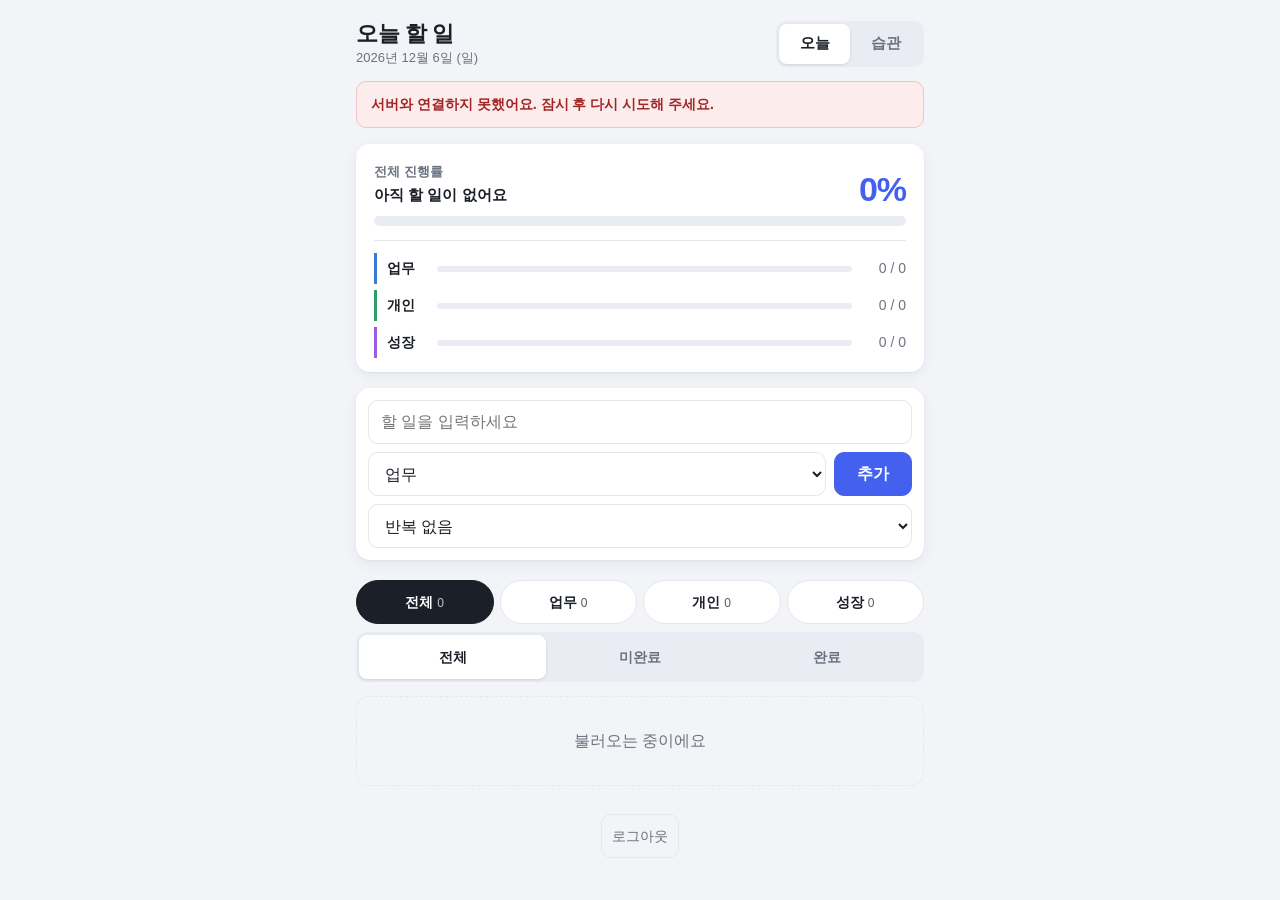
==== frontend/index.html @ 6e4a2fd4 "화면 위쪽을 두 줄로 줄임 (헤더에 화면 전환, 기간 넘기기와 주간·월간을 한 줄에)" ====
<!DOCTYPE html>
<html lang="ko">
<head>
  <meta charset="UTF-8">
  <meta name="viewport" content="width=device-width, initial-scale=1">
  <title>오늘 할 일</title>
  <link rel="stylesheet" href="style.css">
  <!-- habits.js가 먼저다: app.js가 시작할 때 habits.js의 함수를 쓴다 -->
  <script src="habits.js" defer></script>
  <script src="app.js" defer></script>
</head>
<body>
  <main class="app">
    <!-- 헤더: 앱 이름과 오늘 날짜, 오른쪽에 화면 전환(오늘 할 일 / 습관) -->
    <header class="header">
      <div class="header-text">
        <h1 class="header-title">오늘 할 일</h1>
        <p class="header-date" id="today"></p>
      </div>
      <nav class="tabs status-tabs view-tabs" id="view-tabs" aria-label="화면 전환">
        <button class="tab is-active" type="button" data-view="today" aria-pressed="true">오늘</button>
        <button class="tab" type="button" data-view="habits" aria-pressed="false">습관</button>
      </nav>
    </header>

    <!-- 서버와 연결하지 못했을 때의 안내 (app.js가 채움) -->
    <p class="notice" id="notice" role="alert" hidden></p>

    <div id="view-today">

    <!-- 통계: 선택한 탭 진행률 + 카테고리별 현황 -->
    <section class="card stats" id="stats" data-filter="all" aria-label="진행 현황">
      <div class="stats-head">
        <div>
          <p class="stats-label" id="stats-label">전체 진행률</p>
          <p class="stats-summary" id="progress-text" aria-live="polite"></p>
        </div>
        <p class="stats-percent" id="stats-percent" aria-hidden="true">0%</p>
      </div>
      <div class="progress-bar" id="progress-bar" role="progressbar" aria-valuemin="0" aria-valuemax="100" aria-valuenow="0">
        <div class="progress-fill" id="progress-fill"></div>
      </div>
      <ul class="stats-list" id="stats-list">
        <li class="stats-row cat-work" data-category="work">
          <span class="stats-name">업무</span>
          <span class="mini-bar" aria-hidden="true"><span class="mini-fill"></span></span>
          <span class="stats-count">0 / 0</span>
        </li>
        <li class="stats-row cat-personal" data-category="personal">
          <span class="stats-name">개인</span>
          <span class="mini-bar" aria-hidden="true"><span class="mini-fill"></span></span>
          <span class="stats-count">0 / 0</span>
        </li>
        <li class="stats-row cat-growth" data-category="growth">
          <span class="stats-name">성장</span>
          <span class="mini-bar" aria-hidden="true"><span class="mini-fill"></span></span>
          <span class="stats-count">0 / 0</span>
        </li>
      </ul>
    </section>

    <!-- 입력 영역 -->
    <form class="card add-form" id="add-form">
      <input class="add-input" id="add-input" type="text" maxlength="100"
             placeholder="할 일을 입력하세요" aria-label="할 일 내용" autocomplete="off">
      <div class="add-row">
        <select class="add-category" id="add-category" aria-label="카테고리">
          <option value="work">업무</option>
          <option value="personal">개인</option>
          <option value="growth">성장</option>
        </select>
        <button class="btn btn-primary" type="submit">추가</button>
      </div>
      <!-- 반복 설정 (app.js가 채움). 반복을 고르면 루틴으로 저장된다 -->
      <div id="add-rule"></div>
    </form>

    <!-- 필터 탭 -->
    <nav class="tabs" id="tabs" aria-label="카테고리 필터">
      <button class="tab is-active" type="button" data-filter="all" aria-pressed="true">전체 <span class="tab-count">0</span></button>
      <button class="tab" type="button" data-filter="work" aria-pressed="false">업무 <span class="tab-count">0</span></button>
      <button class="tab" type="button" data-filter="personal" aria-pressed="false">개인 <span class="tab-count">0</span></button>
      <button class="tab" type="button" data-filter="growth" aria-pressed="false">성장 <span class="tab-count">0</span></button>
    </nav>

    <!-- 상태 필터 (카테고리 탭과 함께 적용) -->
    <nav class="tabs status-tabs" id="status-tabs" aria-label="상태 필터">
      <button class="tab is-active" type="button" data-status="all" aria-pressed="true">전체</button>
      <button class="tab" type="button" data-status="active" aria-pressed="false">미완료</button>
      <button class="tab" type="button" data-status="done" aria-pressed="false">완료</button>
    </nav>

    <!-- 목록 (app.js의 render()가 채움). 루틴이 하나도 없으면 루틴 구역과 "할 일" 제목은 감춘다 -->
    <div id="lists">
      <section class="routine-section" id="routine-section" aria-labelledby="routine-title" hidden>
        <h2 class="section-title" id="routine-title">오늘의 루틴</h2>
        <ul class="todo-list" id="routine-list"></ul>
        <p class="empty empty-small" id="routine-empty" hidden></p>
        <details class="rest" id="rest" hidden>
          <summary id="rest-summary"></summary>
          <ul class="todo-list" id="rest-list"></ul>
        </details>
      </section>

      <h2 class="section-title" id="todo-title" hidden>할 일</h2>
      <ul class="todo-list" id="todo-list"></ul>
      <p class="empty" id="empty" hidden></p>
    </div>

    <button class="btn btn-danger btn-clear" id="clear-done" type="button" hidden>완료 항목 지우기</button>
    </div>

    <!-- 습관: 루틴별 달성 기록 (habits.js가 채움) -->
    <section id="view-habits" aria-label="습관" hidden>
      <!-- 한 줄에: 기간 넘기기 + 주간/월간 -->
      <div class="habit-toolbar">
        <div class="habit-nav">
          <button class="btn" id="habit-prev" type="button" aria-label="이전 기간">‹</button>
          <p class="habit-period" id="habit-period" aria-live="polite"></p>
          <button class="btn" id="habit-next" type="button" aria-label="다음 기간">›</button>
        </div>
        <nav class="tabs status-tabs habit-modes" id="habit-modes" aria-label="보기 기간">
          <button class="tab is-active" type="button" data-mode="week" aria-pressed="true">주간</button>
          <button class="tab" type="button" data-mode="month" aria-pressed="false">월간</button>
        </nav>
      </div>
      <ul class="habit-list" id="habit-list"></ul>
      <p class="empty" id="habit-empty" hidden></p>
      <p class="habit-legend" id="habit-legend">● 한 날 · 빈칸은 안 한 날 · 흐린 칸은 쉬는 날. 칸을 누르면 표시하거나 지울 수 있어요.</p>
    </section>

    <footer class="footer">
      <button class="btn btn-small btn-logout" id="logout" type="button">로그아웃</button>
    </footer>
  </main>
</body>
</html>
---- frontend/style.css ----
/* 색상과 크기 */
:root {
  --bg: #f2f4f8;
  --surface: #ffffff;
  --text: #1b1f27;
  --text-sub: #6b7280;
  --border: #e3e7ee;
  --track: #e9edf3;
  --primary: #4361ee;
  --primary-text: #ffffff;
  --danger: #d63c3c;
  --work: #3a7bd5;
  --work-bg: #e8f0fb;
  --personal: #2f9e68;
  --personal-bg: #e5f5ed;
  --growth: #9b5de5;
  --growth-bg: #f3ebfc;
  --radius: 14px;
  --radius-sm: 10px;
  --shadow: 0 1px 2px rgba(20, 30, 60, 0.05), 0 4px 14px rgba(20, 30, 60, 0.06);
  --touch: 44px;
}

* {
  box-sizing: border-box;
}

html {
  -webkit-text-size-adjust: 100%;
}

/* hidden 속성이 display 지정보다 우선하게 */
[hidden] {
  display: none !important;
}

body {
  margin: 0;
  background: var(--bg);
  color: var(--text);
  font-family: -apple-system, BlinkMacSystemFont, "Apple SD Gothic Neo", "Malgun Gothic", sans-serif;
  font-size: 16px;
  line-height: 1.5;
  overflow-x: hidden;
}

button,
input,
select {
  font: inherit;
  color: inherit;
}

/* 카테고리 색: 항목에 cat-* 클래스를 붙이면 --cat이 정해진다 */
.cat-work {
  --cat: var(--work);
  --cat-bg: var(--work-bg);
}

.cat-personal {
  --cat: var(--personal);
  --cat-bg: var(--personal-bg);
}

.cat-growth {
  --cat: var(--growth);
  --cat-bg: var(--growth-bg);
}

/* 전체 틀: 모바일 기준, 넓은 화면은 600px 가운데 */
.app {
  max-width: 600px;
  margin: 0 auto;
  padding: 20px 16px 32px;
}

.card {
  background: var(--surface);
  border-radius: var(--radius);
  box-shadow: var(--shadow);
}

/* 헤더: 왼쪽에 앱 이름과 날짜, 오른쪽에 화면 전환 */
.header {
  display: flex;
  align-items: center;
  justify-content: space-between;
  gap: 12px;
  margin-bottom: 14px;
}

.header-text {
  min-width: 0;
}

.header-title {
  margin: 0;
  font-size: 22px;
  font-weight: 800;
  letter-spacing: -0.02em;
  line-height: 1.25;
}

.header-date {
  margin: 0;
  color: var(--text-sub);
  font-size: 13px;
}

/* 통계 카드 */
.stats {
  --accent: var(--primary);
  margin-bottom: 16px;
  padding: 18px 18px 14px;
}

.stats[data-filter="work"] {
  --accent: var(--work);
}

.stats[data-filter="personal"] {
  --accent: var(--personal);
}

.stats[data-filter="growth"] {
  --accent: var(--growth);
}

.stats-head {
  display: flex;
  align-items: flex-end;
  justify-content: space-between;
  gap: 12px;
  margin-bottom: 10px;
}

.stats-label {
  margin: 0;
  font-size: 13px;
  font-weight: 600;
  color: var(--text-sub);
}

.stats-summary {
  margin: 2px 0 0;
  font-size: 15px;
  font-weight: 600;
}

.stats-percent {
  margin: 0;
  font-size: 34px;
  font-weight: 800;
  line-height: 1;
  letter-spacing: -0.03em;
  color: var(--accent);
}

.progress-bar {
  height: 10px;
  background: var(--track);
  border-radius: 999px;
  overflow: hidden;
}

.progress-fill {
  width: 0;
  height: 100%;
  background: var(--accent);
  border-radius: 999px;
  transition: width 0.25s, background-color 0.25s;
}

/* 카테고리별 현황: 왼쪽 세로줄 + 작은 막대 */
.stats-list {
  margin: 14px 0 0;
  padding: 12px 0 0;
  list-style: none;
  border-top: 1px solid var(--border);
}

.stats-row {
  display: grid;
  grid-template-columns: 40px 1fr auto;
  align-items: center;
  gap: 10px;
  padding: 5px 0 5px 10px;
  border-left: 3px solid var(--cat);
  font-size: 14px;
}

.stats-row + .stats-row {
  margin-top: 6px;
}

.stats-name {
  font-weight: 600;
}

.mini-bar {
  display: block;
  height: 6px;
  background: var(--track);
  border-radius: 999px;
  overflow: hidden;
}

.mini-fill {
  display: block;
  width: 0;
  height: 100%;
  background: var(--cat);
  border-radius: 999px;
  transition: width 0.25s;
}

.stats-count {
  min-width: 44px;
  color: var(--text-sub);
  text-align: right;
  font-variant-numeric: tabular-nums;
}

/* 카테고리 탭을 고르면 그 줄만 강조 */
.stats[data-filter="work"] .stats-row:not(.cat-work),
.stats[data-filter="personal"] .stats-row:not(.cat-personal),
.stats[data-filter="growth"] .stats-row:not(.cat-growth) {
  opacity: 0.45;
}

/* 입력 영역 */
.add-form {
  display: flex;
  flex-direction: column;
  gap: 8px;
  margin-bottom: 20px;
  padding: 12px;
}

.add-input,
.add-category {
  min-height: var(--touch);
  padding: 8px 12px;
  font-size: 16px;
  background: var(--surface);
  border: 1px solid var(--border);
  border-radius: var(--radius-sm);
}

.add-input {
  width: 100%;
}

.add-row {
  display: flex;
  gap: 8px;
}

.add-category {
  flex: 1;
  min-width: 0;
}

/* 자동 분류로 바뀐 카테고리 표시 */
.add-category.is-auto {
  border-color: var(--primary);
  background: #eef1fe;
  font-weight: 600;
}

.add-input:focus,
.add-category:focus {
  outline: 2px solid var(--primary);
  outline-offset: 1px;
}

/* 버튼 공통 */
.btn {
  min-width: var(--touch);
  min-height: var(--touch);
  padding: 0 16px;
  background: var(--surface);
  border: 1px solid var(--border);
  border-radius: var(--radius-sm);
  cursor: pointer;
}

.btn-primary {
  padding: 0 22px;
  background: var(--primary);
  color: var(--primary-text);
  border-color: var(--primary);
  font-weight: 700;
}

.btn-small {
  padding: 0 10px;
  font-size: 14px;
}

.btn-danger {
  color: var(--danger);
}

.btn:focus-visible,
.tab:focus-visible {
  outline: 2px solid var(--primary);
  outline-offset: 2px;
}

/* 카테고리 탭 */
.tabs {
  display: grid;
  grid-template-columns: repeat(4, 1fr);
  gap: 6px;
  margin-bottom: 8px;
}

.tab {
  min-height: var(--touch);
  padding: 0 4px;
  background: var(--surface);
  border: 1px solid var(--border);
  border-radius: 999px;
  font-size: 14px;
  font-weight: 600;
  cursor: pointer;
  white-space: nowrap;
}

.tab.is-active {
  background: var(--text);
  color: var(--primary-text);
  border-color: var(--text);
}

/* 선택한 카테고리 탭은 그 카테고리 색 */
.tab.is-active[data-filter="work"] {
  background: var(--work);
  border-color: var(--work);
}

.tab.is-active[data-filter="personal"] {
  background: var(--personal);
  border-color: var(--personal);
}

.tab.is-active[data-filter="growth"] {
  background: var(--growth);
  border-color: var(--growth);
}

.tab-count {
  font-size: 12px;
  font-weight: 500;
  opacity: 0.75;
}

/* 상태 필터: 하나로 묶인 버튼 */
.status-tabs {
  grid-template-columns: repeat(3, 1fr);
  gap: 0;
  margin-bottom: 14px;
  padding: 3px;
  background: var(--track);
  border-radius: var(--radius-sm);
}

.status-tabs .tab {
  background: transparent;
  border: 0;
  border-radius: 8px;
  color: var(--text-sub);
}

.status-tabs .tab.is-active {
  background: var(--surface);
  color: var(--text);
  box-shadow: 0 1px 3px rgba(20, 30, 60, 0.12);
}

/* 할 일 목록 */
.todo-list {
  margin: 0;
  padding: 0;
  list-style: none;
}

/* 왼쪽 세로줄로 카테고리 색 표시 */
.todo-item {
  display: flex;
  align-items: center;
  gap: 8px;
  margin-bottom: 8px;
  padding: 4px 8px 4px 4px;
  background: var(--surface);
  border-radius: var(--radius-sm);
  box-shadow: inset 4px 0 0 var(--cat, var(--border)), var(--shadow);
}

/* 체크박스 터치 영역 44x44 */
.todo-check {
  display: flex;
  align-items: center;
  justify-content: center;
  flex-shrink: 0;
  width: var(--touch);
  height: var(--touch);
  cursor: pointer;
}

.todo-check input {
  width: 20px;
  height: 20px;
  margin: 0;
  accent-color: var(--cat, var(--primary));
  cursor: pointer;
}

.todo-text {
  flex: 1;
  min-width: 0;
  word-break: keep-all;
  overflow-wrap: anywhere;
}

.todo-actions {
  display: flex;
  gap: 4px;
  flex-shrink: 0;
}

/* 완료 항목: 취소선, 흐린 글씨, 옅은 세로줄 */
.todo-item.is-done {
  background: #fafbfc;
  box-shadow: inset 4px 0 0 var(--border), 0 1px 2px rgba(20, 30, 60, 0.04);
  box-shadow: inset 4px 0 0 color-mix(in srgb, var(--cat) 35%, transparent), 0 1px 2px rgba(20, 30, 60, 0.04);
}

.todo-item.is-done .todo-text {
  text-decoration: line-through;
  color: var(--text-sub);
}

.todo-item.is-done .badge {
  opacity: 0.6;
}

/* 카테고리 배지 */
.badge {
  flex-shrink: 0;
  padding: 2px 8px;
  border-radius: 999px;
  font-size: 12px;
  font-weight: 700;
  color: var(--cat);
  background: var(--cat-bg);
}

/* 수정 중인 항목 */
.todo-item.is-editing {
  padding: 10px 10px 10px 14px;
}

.edit-form {
  display: flex;
  flex-direction: column;
  gap: 8px;
  flex: 1;
  min-width: 0;
}

/* 빈 목록 안내 */
.empty {
  margin: 0;
  padding: 32px 16px;
  color: var(--text-sub);
  text-align: center;
  border: 1.5px dashed var(--border);
  border-radius: var(--radius);
}

/* 완료 항목 지우기 */
.btn-clear {
  display: block;
  margin: 16px auto 0;
  background: transparent;
  border-color: transparent;
  font-size: 14px;
  font-weight: 600;
}

/* 하단 안내 */
.footer {
  margin-top: 28px;
  color: var(--text-sub);
  font-size: 12px;
  text-align: center;
}

.footer p {
  margin: 0;
}

/* 로그아웃 */
.btn-logout {
  background: transparent;
  color: var(--text-sub);
}

/* 서버와 연결하지 못했을 때의 안내 */
.notice {
  margin: 0 0 16px;
  padding: 12px 14px;
  background: #fdecec;
  border: 1px solid #f3c2c2;
  border-radius: var(--radius-sm);
  color: #a12626;
  font-size: 14px;
  font-weight: 600;
}

/* 로그인 화면 */
.login {
  display: flex;
  flex-direction: column;
  justify-content: center;
  min-height: 100vh;
  min-height: 100dvh;
}

.login-form {
  display: flex;
  flex-direction: column;
  gap: 10px;
  padding: 24px 20px;
}

.login-label {
  margin-top: 8px;
  font-size: 13px;
  font-weight: 600;
  color: var(--text-sub);
}

.login-error {
  min-height: 21px;
  margin: 0;
  font-size: 14px;
  color: var(--danger);
}

.btn:disabled {
  opacity: 0.6;
  cursor: default;
}

/* 구역 제목: 오늘의 루틴 / 할 일 */
.section-title {
  margin: 0 0 8px;
  font-size: 15px;
  font-weight: 800;
  color: var(--text);
}

.routine-section {
  margin-bottom: 20px;
}

/* 루틴: 내용 아래에 반복 규칙을 작게 적는다 */
.todo-main {
  display: flex;
  flex-direction: column;
  flex: 1;
  min-width: 0;
  padding: 4px 0;
}

.todo-rule {
  color: var(--text-sub);
  font-size: 13px;
  font-weight: 600;
}

/* 오늘 해당 없는 루틴: 접어 두는 목록, 체크박스 자리는 비운다 */
.rest {
  margin-top: 4px;
}

.rest summary {
  min-height: var(--touch);
  padding: 10px 4px;
  color: var(--text-sub);
  font-size: 14px;
  font-weight: 600;
  cursor: pointer;
}

.todo-item.is-rest {
  background: #fafbfc;
}

.todo-item.is-rest .todo-check {
  width: 12px;
  cursor: default;
}

.todo-item.is-rest .todo-text {
  color: var(--text-sub);
}

.empty-small {
  padding: 16px;
  font-size: 14px;
}

/* 반복 설정: 종류 선택, 요일 버튼, 매월 날짜 */
.rule-fields {
  display: flex;
  flex-direction: column;
  gap: 8px;
}

.rule-type {
  width: 100%;
}

.rule-days {
  display: grid;
  grid-template-columns: repeat(7, 1fr);
  gap: 4px;
}

.day-chip {
  min-height: var(--touch);
  padding: 0;
  background: var(--surface);
  border: 1px solid var(--border);
  border-radius: var(--radius-sm);
  font-size: 14px;
  font-weight: 600;
  cursor: pointer;
}

/* 고른 요일: 색과 함께 굵은 테두리로도 구분 */
.day-chip.is-on {
  background: var(--primary);
  border-color: var(--primary);
  color: var(--primary-text);
  box-shadow: inset 0 -3px 0 rgba(0, 0, 0, 0.25);
}

.day-chip:focus-visible {
  outline: 2px solid var(--primary);
  outline-offset: 2px;
}

.rule-month {
  display: flex;
  flex-wrap: wrap;
  align-items: center;
  gap: 6px;
  font-size: 15px;
}

.rule-day {
  width: 76px;
  text-align: center;
}

.rule-hint {
  margin: 0;
  color: var(--text-sub);
  font-size: 12px;
}

.rule-month .rule-hint {
  flex-basis: 100%;
}

/* 화면 전환(오늘 / 습관)과 습관의 기간(주간 / 월간): 상태 필터와 같은 모양, 두 칸.
   헤더와 도구 줄 안에 들어가도록 폭을 정해 둔다 */
.view-tabs,
.habit-modes {
  grid-template-columns: repeat(2, 1fr);
  flex-shrink: 0;
  margin-bottom: 0;
}

.view-tabs {
  width: 148px;
}

.habit-modes {
  width: 124px;
}

.view-tabs .tab,
.habit-modes .tab {
  min-height: 40px;
  font-size: 15px;
  font-weight: 700;
}

/* 습관 화면의 도구 줄: 기간 넘기기 + 주간/월간 */
.habit-toolbar {
  display: flex;
  align-items: center;
  gap: 8px;
  margin-bottom: 12px;
}

.habit-nav {
  display: flex;
  align-items: center;
  flex: 1;
  gap: 4px;
  min-width: 0;
}

.habit-nav .btn {
  flex-shrink: 0;
  min-width: 40px;
  min-height: 40px;
  padding: 0;
  font-size: 20px;
  line-height: 1;
}

.habit-period {
  flex: 1;
  min-width: 0;
  margin: 0;
  text-align: center;
  font-size: 17px;
  font-weight: 800;
  letter-spacing: -0.01em;
  white-space: nowrap;
}

/* 루틴 카드 */
.habit-list {
  margin: 0;
  padding: 0;
  list-style: none;
}

.habit-card {
  margin-bottom: 10px;
  padding: 12px 12px 14px;
  box-shadow: inset 4px 0 0 var(--cat, var(--border)), var(--shadow);
}

.habit-card .todo-text {
  font-size: 17px;
  font-weight: 700;
}

.habit-card.is-ended .todo-text {
  color: var(--text-sub);
}

.habit-head {
  display: flex;
  align-items: center;
  gap: 8px;
  margin-bottom: 10px;
}

.habit-metrics {
  display: flex;
  flex-direction: column;
  align-items: flex-end;
  flex-shrink: 0;
  font-size: 13px;
  font-weight: 600;
  color: var(--text);
  font-variant-numeric: tabular-nums;
}

.habit-streak {
  font-size: 16px;
  font-weight: 800;
}

/* 칸. 주간은 요일 아래 큰 칸 일곱 개, 월간은 1일부터 번호순 */
.habit-grid {
  display: grid;
  gap: 4px;
}

.habit-week {
  grid-template-columns: repeat(7, 1fr);
}

/* 월간: 휴대폰에서는 누를 수 있게 한 줄 8칸, 넓은 화면에서는 종이 트래커처럼 한 줄 16칸 */
.habit-month {
  grid-template-columns: repeat(8, 1fr);
}

@media (min-width: 560px) {
  .habit-month {
    grid-template-columns: repeat(16, 1fr);
    gap: 3px;
  }

  .habit-month .habit-mark {
    min-height: 36px;
  }
}

.habit-day {
  display: flex;
  flex-direction: column;
  align-items: stretch;
  gap: 4px;
  min-width: 0;
}

.habit-dow {
  color: var(--text);
  font-size: 12px;
  font-weight: 700;
  text-align: center;
  white-space: nowrap;
}

/* 하루 칸 */
.habit-mark {
  position: relative;
  display: flex;
  align-items: center;
  justify-content: center;
  min-width: 0;
  min-height: var(--touch);
  padding: 0;
  background: var(--surface);
  border: 1.5px solid #b9c1ce;
  border-radius: var(--radius-sm);
  color: var(--text);
  font: inherit;
  font-weight: 700;
  line-height: 1;
}

button.habit-mark {
  cursor: pointer;
}

.habit-num,
.habit-sym {
  position: relative;
  font-variant-numeric: tabular-nums;
}

.habit-num {
  font-size: 15px;
}

.habit-sym {
  font-size: 17px;
  font-weight: 800;
}

/* 한 날: 카테고리 색 동그라미 도장. 월간은 그 안에 날짜, 주간은 ✓ */
.habit-mark.is-done {
  border-color: transparent;
  color: var(--primary-text);
  font-weight: 800;
}

.habit-mark.is-done::before {
  content: "";
  position: absolute;
  top: 50%;
  left: 50%;
  width: min(38px, calc(100% - 2px));
  aspect-ratio: 1;
  background: var(--cat, var(--primary));
  border-radius: 50%;
  transform: translate(-50%, -50%);
}

/* 번호가 있는 칸(월간)은 번호만 보여 준다 */
.habit-num + .habit-sym {
  display: none;
}

/* 쉬는 날: 테두리 없이 흐리게 */
.habit-mark.is-off {
  background: transparent;
  border-color: transparent;
  color: #9aa3b0;
  font-weight: 500;
}

/* 아직 오지 않은 날: 점선 */
.habit-mark.is-upcoming {
  background: transparent;
  border-color: #cfd5de;
  border-style: dashed;
  color: var(--text-sub);
  font-weight: 600;
}

/* 오늘: 굵고 진한 테두리 */
.habit-mark.is-today {
  border-color: var(--text);
  border-style: solid;
  border-width: 2.5px;
  color: var(--text);
  font-weight: 800;
}

.habit-mark.is-done.is-today {
  color: var(--primary-text);
}

.habit-mark:focus-visible {
  outline: 2px solid var(--primary);
  outline-offset: 2px;
}

.habit-legend {
  margin: 14px 0 0;
  color: var(--text-sub);
  font-size: 13px;
  font-weight: 600;
  text-align: center;
}
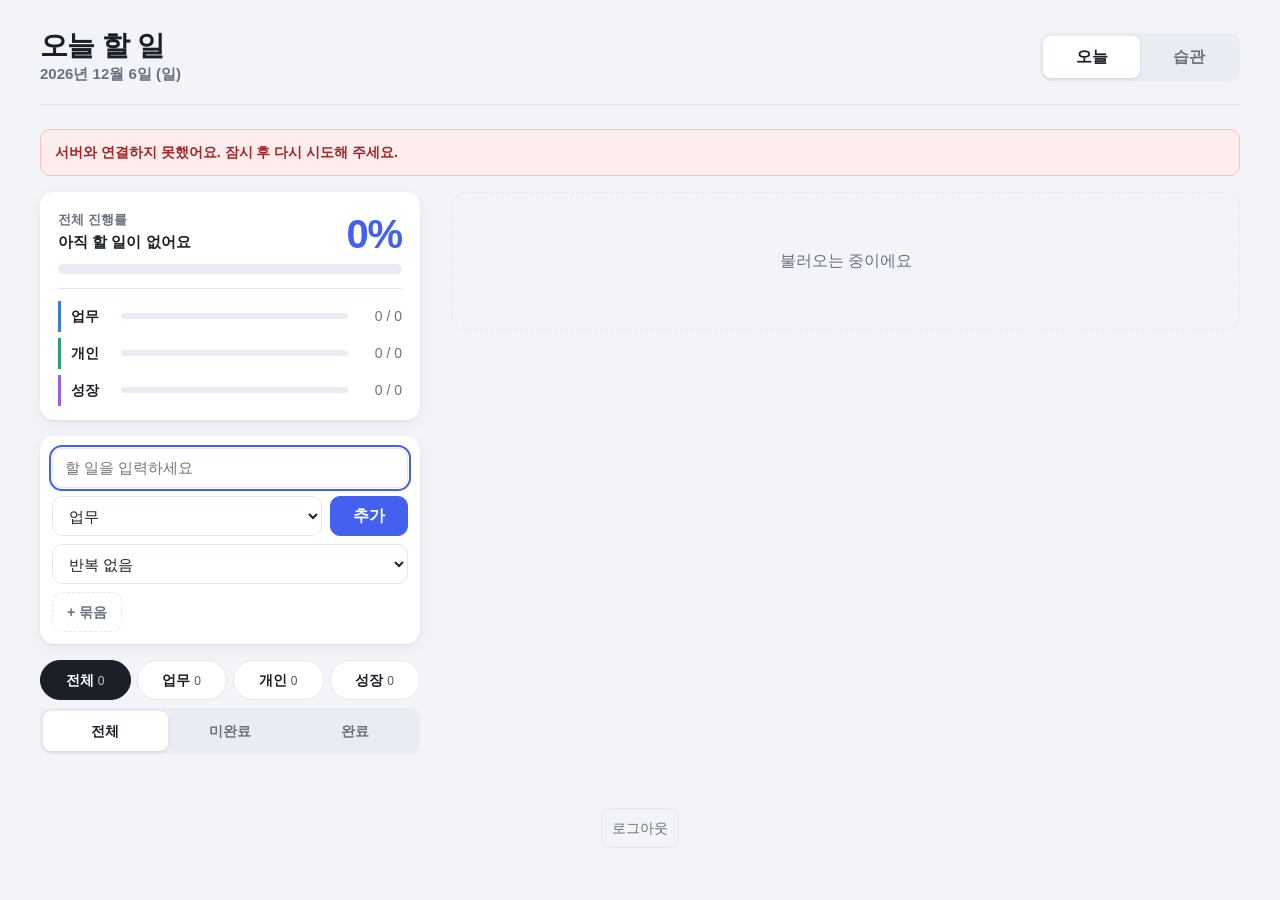
==== commit fc7b65b6: "4단계(묶음) 구현: 장보기처럼 품목이 여러 개인 것을 묶음으로 관리 문득 생각난 품목을 그 자리에서 묶음에 넣고, 오늘 화면에서는 한 줄로 접어 볼 수 있게 했다.  - 저장: " ====
--- a/frontend/index.html
+++ b/frontend/index.html
@@ -62,7 +62,7 @@
     <!-- 입력 영역 -->
     <form class="card add-form" id="add-form">
       <input class="add-input" id="add-input" type="text" maxlength="100"
-             placeholder="할 일을 입력하세요" aria-label="할 일 내용" autocomplete="off">
+             placeholder="할 일을 입력하세요" aria-label="할 일 내용" autocomplete="off" autofocus>
       <div class="add-row">
         <select class="add-category" id="add-category" aria-label="카테고리">
           <option value="work">업무</option>
@@ -73,6 +73,22 @@
       </div>
       <!-- 반복 설정 (app.js가 채움). 반복을 고르면 루틴으로 저장된다 -->
       <div id="add-rule"></div>
+      <!-- 묶음 고르기 (app.js가 채움). 하나를 고르고 입력하면 그 묶음의 품목으로 들어간다 -->
+      <div class="group-bar" id="group-bar" role="group" aria-label="넣을 묶음"></div>
+      <!-- 새 묶음 만들기: "+ 묶음"을 누르면 보인다 -->
+      <div class="group-new" id="group-new" hidden>
+        <input class="add-input" id="group-name" type="text" maxlength="20"
+               placeholder="묶음 이름 (예: 장보기)" aria-label="새 묶음 이름" autocomplete="off">
+        <div class="add-row">
+          <select class="add-category" id="group-category" aria-label="새 묶음의 카테고리">
+            <option value="work">업무</option>
+            <option value="personal" selected>개인</option>
+            <option value="growth">성장</option>
+          </select>
+          <button class="btn btn-primary" id="group-create" type="button">만들기</button>
+          <button class="btn" id="group-cancel" type="button">취소</button>
+        </div>
+      </div>
     </form>
 
     <!-- 필터 탭 -->
@@ -90,7 +106,7 @@
       <button class="tab" type="button" data-status="done" aria-pressed="false">완료</button>
     </nav>
 
-    <!-- 목록 (app.js의 render()가 채움). 루틴이 하나도 없으면 루틴 구역과 "할 일" 제목은 감춘다 -->
+    <!-- 목록 (app.js의 render()가 채움). 루틴과 묶음이 하나도 없으면 그 구역과 "할 일" 제목은 감춘다 -->
     <div id="lists">
       <section class="routine-section" id="routine-section" aria-labelledby="routine-title" hidden>
         <h2 class="section-title" id="routine-title">오늘의 루틴</h2>
@@ -100,6 +116,12 @@
           <summary id="rest-summary"></summary>
           <ul class="todo-list" id="rest-list"></ul>
         </details>
+      </section>
+
+      <!-- 묶음: 한 줄로 접혀 있고, 누르면 품목이 펼쳐진다 -->
+      <section class="group-section" id="group-section" aria-labelledby="group-title" hidden>
+        <h2 class="section-title" id="group-title">묶음</h2>
+        <ul class="todo-list" id="group-list"></ul>
       </section>
 
       <h2 class="section-title" id="todo-title" hidden>할 일</h2>
--- a/frontend/style.css
+++ b/frontend/style.css
@@ -678,6 +678,95 @@
   flex-basis: 100%;
 }
 
+/* 묶음 고르기: 입력창 아래의 버튼 줄. 요일 버튼과 같은 모양이고 길이는 이름에 맞춘다 */
+.group-bar {
+  display: flex;
+  flex-wrap: wrap;
+  gap: 6px;
+}
+
+.group-chip {
+  max-width: 100%;
+  padding: 0 14px;
+  overflow: hidden;
+  text-overflow: ellipsis;
+  white-space: nowrap;
+}
+
+.group-chip.is-new {
+  border-style: dashed;
+  color: var(--text-sub);
+}
+
+.group-new {
+  display: flex;
+  flex-direction: column;
+  gap: 8px;
+}
+
+/* 묶음을 고르면 카테고리 칸이 없어지므로 추가 버튼이 줄을 채운다 */
+.add-category[hidden] + .btn {
+  flex: 1;
+}
+
+/* 묶음 구역: 접힌 한 줄(이름과 남은 개수), 펼치면 아래에 품목 */
+.group-section {
+  margin-bottom: 20px;
+}
+
+.group-toggle {
+  display: flex;
+  align-items: center;
+  gap: 8px;
+  flex: 1;
+  min-width: 0;
+  min-height: var(--touch);
+  padding: 0 4px 0 0;
+  background: none;
+  border: 0;
+  border-radius: var(--radius-sm);
+  text-align: left;
+  cursor: pointer;
+}
+
+.group-toggle:focus-visible {
+  outline: 2px solid var(--primary);
+  outline-offset: 2px;
+}
+
+.group-arrow {
+  flex-shrink: 0;
+  width: 32px;
+  font-size: 18px;
+  text-align: center;
+}
+
+.group-name {
+  min-width: 0;
+  font-weight: 800;
+  word-break: keep-all;
+  overflow-wrap: anywhere;
+}
+
+.group-count {
+  flex-shrink: 0;
+  font-weight: 800;
+  color: var(--cat, var(--text));
+}
+
+.todo-item.is-group-child {
+  margin-left: 20px;
+}
+
+.group-note {
+  margin: 0 0 8px 20px;
+  padding: 10px 12px;
+  color: var(--text-sub);
+  font-size: 14px;
+  border: 1.5px dashed var(--border);
+  border-radius: var(--radius-sm);
+}
+
 /* 화면 전환(오늘 / 습관)과 습관의 기간(주간 / 월간): 상태 필터와 같은 모양, 두 칸.
    헤더와 도구 줄 안에 들어가도록 폭을 정해 둔다 */
 .view-tabs,
@@ -793,9 +882,20 @@
   grid-template-columns: repeat(7, 1fr);
 }
 
-/* 월간: 휴대폰에서는 누를 수 있게 한 줄 8칸, 넓은 화면에서는 종이 트래커처럼 한 줄 16칸 */
+/* 월간: 휴대폰에서는 한 줄 11칸(세 줄), 넓은 화면에서는 종이 트래커처럼 한 줄 16칸(두 줄) */
 .habit-month {
-  grid-template-columns: repeat(8, 1fr);
+  grid-template-columns: repeat(11, 1fr);
+  gap: 3px;
+}
+
+.habit-month .habit-mark {
+  min-height: 40px;
+  border-radius: 8px;
+}
+
+.habit-month .habit-num {
+  font-size: 14px;
+  letter-spacing: -0.03em;
 }
 
 @media (min-width: 560px) {
@@ -928,3 +1028,257 @@
   font-weight: 600;
   text-align: center;
 }
+
+/* =====================================================================
+   데스크톱 화면
+   위쪽은 모바일 스타일 그대로이고, 아래는 넓은 화면에서만 덮어쓴다.
+   레이아웃만 CSS로 바꾼다. HTML과 JS는 모바일과 같다.
+   ===================================================================== */
+
+/* 태블릿·작은 노트북: 틀을 넓히고 마우스에 맞게 조금 촘촘하게 */
+@media (min-width: 900px) {
+  :root {
+    --touch: 40px;
+  }
+
+  .app {
+    max-width: 1440px;
+    padding: 28px 40px 40px;
+  }
+
+  .app.login {
+    max-width: 440px;
+  }
+
+  .header {
+    margin-bottom: 24px;
+    padding-bottom: 18px;
+    border-bottom: 1px solid var(--border);
+  }
+
+  .header-title {
+    font-size: 28px;
+  }
+
+  .header-date {
+    font-size: 15px;
+    font-weight: 600;
+  }
+
+  .view-tabs {
+    width: 200px;
+  }
+
+  .view-tabs .tab,
+  .habit-modes .tab {
+    min-height: 42px;
+    font-size: 16px;
+  }
+
+  .habit-modes {
+    width: 170px;
+  }
+
+  /* 오늘 화면: 왼쪽 칼럼(현황·입력·필터) + 오른쪽 목록 */
+  #view-today {
+    display: grid;
+    grid-template-columns: 380px minmax(0, 1fr);
+    grid-auto-rows: min-content;
+    align-content: start;
+    column-gap: 32px;
+    align-items: start;
+  }
+
+  #view-today > .stats,
+  #view-today > .add-form,
+  #view-today > #tabs,
+  #view-today > #status-tabs,
+  #view-today > #clear-done {
+    grid-column: 1;
+  }
+
+  #view-today > #lists {
+    grid-column: 2;
+    grid-row: 1 / span 5;
+    min-width: 0;
+  }
+
+  /* 왼쪽 칼럼은 목록을 스크롤해도 화면에 붙어 있게 */
+  #view-today > .stats {
+    position: sticky;
+    top: 16px;
+    z-index: 1;
+  }
+
+  #view-today > #clear-done {
+    margin: 4px 0 0;
+    width: 100%;
+    border-color: var(--border);
+    background: var(--surface);
+  }
+
+  .stats-percent {
+    font-size: 40px;
+  }
+
+  .add-form {
+    margin-bottom: 16px;
+  }
+
+  .add-input,
+  .add-category {
+    font-size: 15px;
+  }
+
+  .tab:hover:not(.is-active) {
+    border-color: #b9c1ce;
+  }
+
+  .btn:hover:not(:disabled) {
+    border-color: #b9c1ce;
+  }
+
+  .btn-primary:hover:not(:disabled) {
+    filter: brightness(1.08);
+  }
+
+  .section-title {
+    margin-bottom: 10px;
+    font-size: 17px;
+  }
+
+  .routine-section,
+  .group-section {
+    margin-bottom: 28px;
+  }
+
+  /* 묶음은 품목이 바로 아래에 이어지도록 한 칼럼으로 둔다 */
+  #group-list {
+    display: grid;
+    grid-template-columns: minmax(0, 720px);
+    gap: 10px;
+  }
+
+  .group-note {
+    margin-bottom: 0;
+  }
+
+  .todo-item {
+    margin-bottom: 0;
+  }
+
+  .todo-item:hover {
+    background: #f9fafc;
+  }
+
+  .todo-text {
+    font-size: 16px;
+  }
+
+  /* 목록은 넓이에 맞춰 여러 칼럼으로 */
+  #todo-list,
+  #routine-list,
+  #rest-list {
+    display: grid;
+    grid-template-columns: repeat(auto-fill, minmax(380px, 1fr));
+    gap: 10px 14px;
+  }
+
+  #rest-list {
+    margin-top: 6px;
+  }
+
+  /* 수정 중인 항목은 한 줄 전체를 쓴다 */
+  #todo-list > .is-editing,
+  #routine-list > .is-editing,
+  #rest-list > .is-editing {
+    grid-column: 1 / -1;
+  }
+
+  .empty {
+    padding: 56px 16px;
+  }
+
+  /* 습관 화면 */
+  .habit-toolbar {
+    margin-bottom: 18px;
+  }
+
+  .habit-nav {
+    flex: 0 1 380px;
+    margin-right: auto;
+  }
+
+  .habit-period {
+    font-size: 20px;
+  }
+
+  .habit-list {
+    display: grid;
+    grid-template-columns: repeat(auto-fill, minmax(560px, 1fr));
+    gap: 14px;
+    align-items: start;
+  }
+
+  .habit-card {
+    margin-bottom: 0;
+    padding: 16px 18px 18px;
+  }
+
+  .habit-card .todo-text {
+    font-size: 18px;
+  }
+
+  .habit-streak {
+    font-size: 17px;
+  }
+
+  .habit-metrics {
+    font-size: 14px;
+  }
+
+  .habit-mark:not(.is-off):not(.is-upcoming):not(.is-done):hover {
+    border-color: var(--text);
+  }
+
+  button.habit-mark.is-done:hover::before {
+    filter: brightness(1.12);
+  }
+
+  .habit-legend {
+    margin-top: 20px;
+    font-size: 14px;
+  }
+
+  .footer {
+    margin-top: 40px;
+  }
+}
+
+/* 큰 모니터: 칼럼을 더 넓게 */
+@media (min-width: 1360px) {
+  #view-today {
+    grid-template-columns: 420px minmax(0, 1fr);
+    column-gap: 40px;
+  }
+
+  #todo-list,
+  #routine-list,
+  #rest-list {
+    grid-template-columns: repeat(auto-fill, minmax(420px, 1fr));
+  }
+
+  .habit-list {
+    grid-template-columns: repeat(auto-fill, minmax(620px, 1fr));
+  }
+}
+
+@media (min-width: 1800px) {
+  .app {
+    max-width: 1680px;
+  }
+
+  .habit-list {
+    grid-template-columns: repeat(auto-fill, minmax(700px, 1fr));
+  }
+}
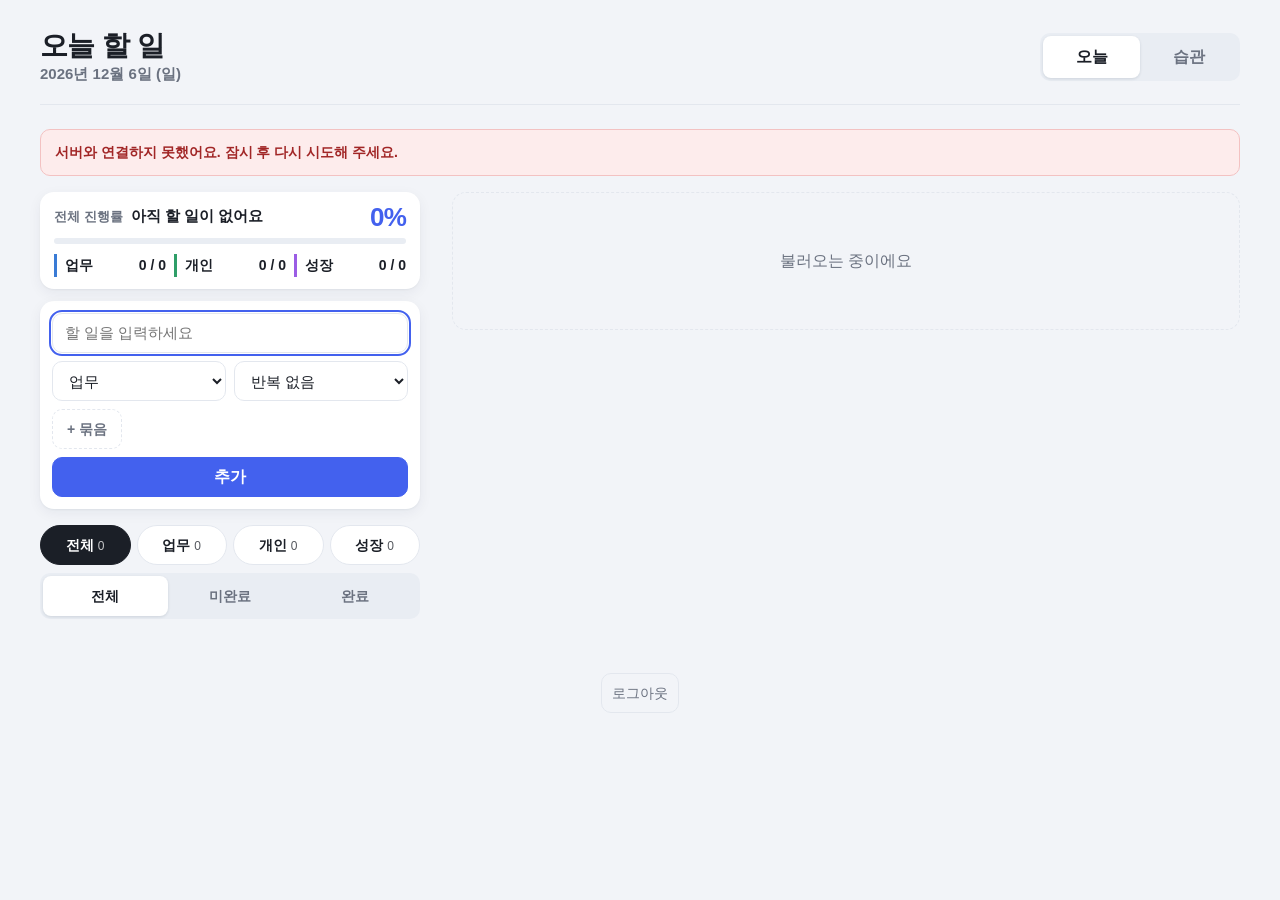
==== commit 0f53a4ea: "진행률 카드를 짧게 줄이고, 추가 버튼을 고를 것 아래로 옮김 - 진행률 카드: 제목·요약·백분율을 한 줄에, 카테고리 현황을 한 줄 세 칸으로 줄여   목록이 화면 위쪽에서 시작" ====
--- a/frontend/index.html
+++ b/frontend/index.html
@@ -63,16 +63,16 @@
     <form class="card add-form" id="add-form">
       <input class="add-input" id="add-input" type="text" maxlength="100"
              placeholder="할 일을 입력하세요" aria-label="할 일 내용" autocomplete="off" autofocus>
-      <div class="add-row">
+      <!-- 고를 것: 카테고리와 반복을 한 줄에. 묶음을 고르면 감춘다 -->
+      <div class="add-options" id="add-options">
         <select class="add-category" id="add-category" aria-label="카테고리">
           <option value="work">업무</option>
           <option value="personal">개인</option>
           <option value="growth">성장</option>
         </select>
-        <button class="btn btn-primary" type="submit">추가</button>
+        <!-- 반복 설정 (app.js가 채움). 반복을 고르면 루틴으로 저장된다 -->
+        <div id="add-rule"></div>
       </div>
-      <!-- 반복 설정 (app.js가 채움). 반복을 고르면 루틴으로 저장된다 -->
-      <div id="add-rule"></div>
       <!-- 묶음 고르기 (app.js가 채움). 하나를 고르고 입력하면 그 묶음의 품목으로 들어간다 -->
       <div class="group-bar" id="group-bar" role="group" aria-label="넣을 묶음"></div>
       <!-- 새 묶음 만들기: "+ 묶음"을 누르면 보인다 -->
@@ -89,6 +89,8 @@
           <button class="btn" id="group-cancel" type="button">취소</button>
         </div>
       </div>
+      <!-- 추가 버튼은 고를 것을 다 지난 맨 아래에 둔다 -->
+      <button class="btn btn-primary add-submit" type="submit">추가</button>
     </form>
 
     <!-- 필터 탭 -->
--- a/frontend/style.css
+++ b/frontend/style.css
@@ -107,11 +107,12 @@
   font-size: 13px;
 }
 
-/* 통계 카드 */
+/* 통계 카드: 목록이 화면 위쪽에서 시작하도록 세 줄로 짧게 둔다
+   (제목·요약·백분율 한 줄, 막대 한 줄, 카테고리 세 칸 한 줄) */
 .stats {
   --accent: var(--primary);
-  margin-bottom: 16px;
-  padding: 18px 18px 14px;
+  margin-bottom: 12px;
+  padding: 12px 14px;
 }
 
 .stats[data-filter="work"] {
@@ -128,28 +129,38 @@
 
 .stats-head {
   display: flex;
-  align-items: flex-end;
+  align-items: center;
   justify-content: space-between;
   gap: 12px;
-  margin-bottom: 10px;
+  margin-bottom: 8px;
+}
+
+/* 제목과 요약을 한 줄에 */
+.stats-head > div {
+  display: flex;
+  flex-wrap: wrap;
+  align-items: baseline;
+  gap: 2px 8px;
+  min-width: 0;
 }
 
 .stats-label {
   margin: 0;
   font-size: 13px;
-  font-weight: 600;
+  font-weight: 700;
   color: var(--text-sub);
 }
 
 .stats-summary {
-  margin: 2px 0 0;
+  margin: 0;
   font-size: 15px;
-  font-weight: 600;
+  font-weight: 700;
 }
 
 .stats-percent {
+  flex-shrink: 0;
   margin: 0;
-  font-size: 34px;
+  font-size: 22px;
   font-weight: 800;
   line-height: 1;
   letter-spacing: -0.03em;
@@ -157,7 +168,7 @@
 }
 
 .progress-bar {
-  height: 10px;
+  height: 6px;
   background: var(--track);
   border-radius: 999px;
   overflow: hidden;
@@ -171,34 +182,33 @@
   transition: width 0.25s, background-color 0.25s;
 }
 
-/* 카테고리별 현황: 왼쪽 세로줄 + 작은 막대 */
+/* 카테고리별 현황: 한 줄에 세 칸. 왼쪽 세로줄 + 이름 + 개수 */
 .stats-list {
-  margin: 14px 0 0;
-  padding: 12px 0 0;
+  display: grid;
+  grid-template-columns: repeat(3, 1fr);
+  gap: 8px;
+  margin: 10px 0 0;
+  padding: 0;
   list-style: none;
-  border-top: 1px solid var(--border);
 }
 
 .stats-row {
-  display: grid;
-  grid-template-columns: 40px 1fr auto;
+  display: flex;
   align-items: center;
-  gap: 10px;
-  padding: 5px 0 5px 10px;
+  justify-content: space-between;
+  gap: 6px;
+  padding: 1px 0 1px 8px;
   border-left: 3px solid var(--cat);
   font-size: 14px;
 }
 
-.stats-row + .stats-row {
-  margin-top: 6px;
-}
-
 .stats-name {
-  font-weight: 600;
-}
-
+  font-weight: 700;
+}
+
+/* 작은 막대는 짧은 카드에서는 쓰지 않는다 (개수로 충분하다) */
 .mini-bar {
-  display: block;
+  display: none;
   height: 6px;
   background: var(--track);
   border-radius: 999px;
@@ -215,8 +225,7 @@
 }
 
 .stats-count {
-  min-width: 44px;
-  color: var(--text-sub);
+  font-weight: 700;
   text-align: right;
   font-variant-numeric: tabular-nums;
 }
@@ -704,9 +713,26 @@
   gap: 8px;
 }
 
-/* 묶음을 고르면 카테고리 칸이 없어지므로 추가 버튼이 줄을 채운다 */
-.add-category[hidden] + .btn {
-  flex: 1;
+/* 추가 폼의 고를 것: 카테고리와 반복을 한 줄 두 칸에 둔다.
+   반복의 요일 버튼과 매월 날짜는 그 아래에 한 줄을 다 쓴다 */
+.add-options {
+  display: grid;
+  grid-template-columns: 1fr 1fr;
+  gap: 8px;
+}
+
+.add-options #add-rule,
+.add-options .rule-fields {
+  display: contents;
+}
+
+.add-options .rule-days,
+.add-options .rule-month {
+  grid-column: 1 / -1;
+}
+
+.add-submit {
+  width: 100%;
 }
 
 /* 묶음 구역: 접힌 한 줄(이름과 남은 개수), 펼치면 아래에 품목 */
@@ -1118,7 +1144,7 @@
   }
 
   .stats-percent {
-    font-size: 40px;
+    font-size: 26px;
   }
 
   .add-form {
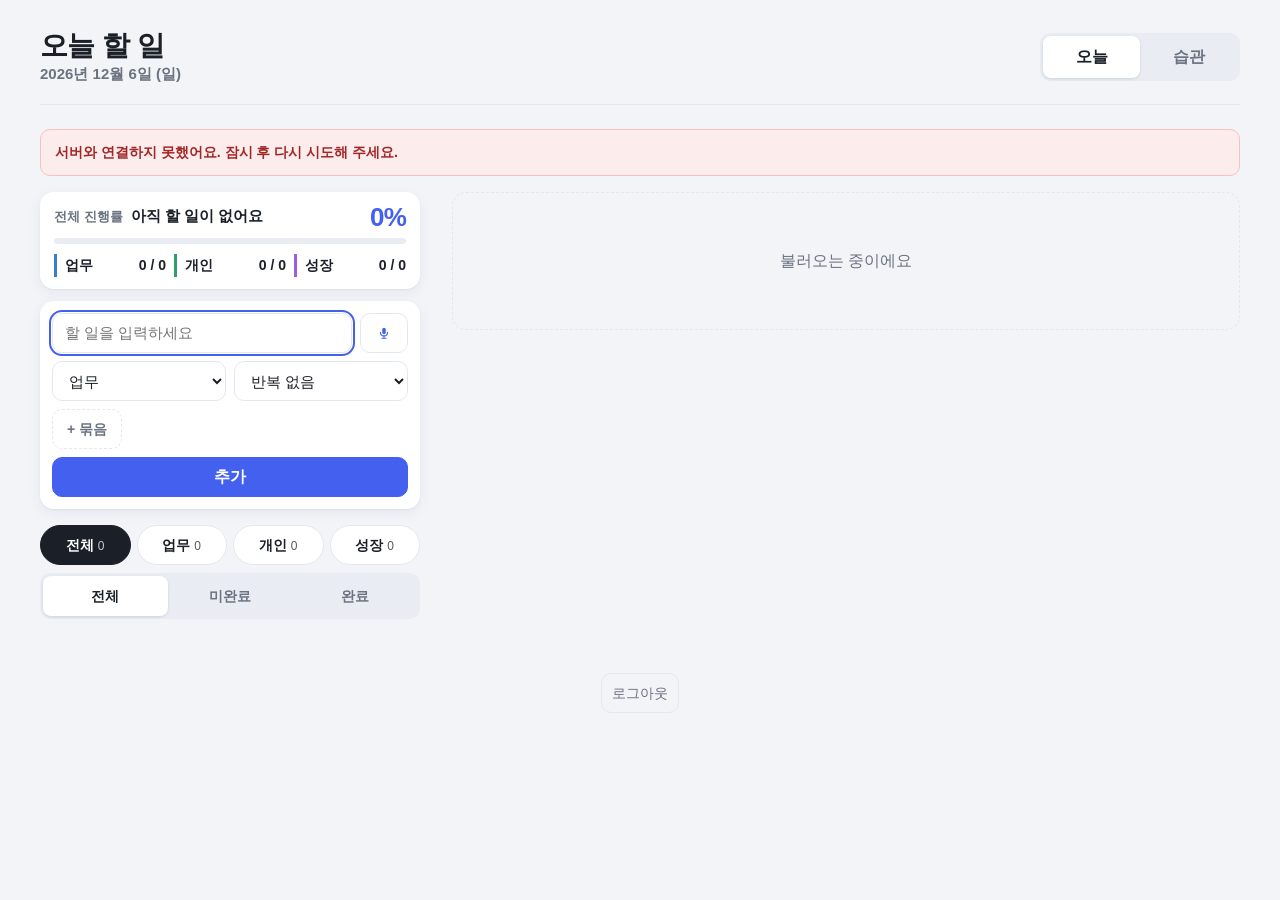
==== commit f77ac370: "5단계: 음성 입력 추가 냉장고 앞에서 말로 바로 넣을 수 있게 마이크 버튼을 더했다. 브라우저 음성 인식이 받아 적은 문장을 서버(api/voice)가 규칙으로 갈라 묶음의 품목" ====
--- a/frontend/index.html
+++ b/frontend/index.html
@@ -8,6 +8,8 @@
   <!-- habits.js가 먼저다: app.js가 시작할 때 habits.js의 함수를 쓴다 -->
   <script src="habits.js" defer></script>
   <script src="app.js" defer></script>
+  <!-- voice.js는 app.js 다음이다: app.js의 함수와 상태를 쓴다 -->
+  <script src="voice.js" defer></script>
 </head>
 <body>
   <main class="app">
@@ -61,8 +63,23 @@
 
     <!-- 입력 영역 -->
     <form class="card add-form" id="add-form">
-      <input class="add-input" id="add-input" type="text" maxlength="100"
-             placeholder="할 일을 입력하세요" aria-label="할 일 내용" autocomplete="off" autofocus>
+      <!-- 입력창과 마이크 버튼. 마이크는 음성 인식을 쓸 수 있는 브라우저에서만 보인다 (voice.js) -->
+      <div class="add-main">
+        <input class="add-input" id="add-input" type="text" maxlength="100"
+               placeholder="할 일을 입력하세요" aria-label="할 일 내용" autocomplete="off" autofocus>
+        <button class="btn voice-btn" id="voice-btn" type="button" aria-label="말로 입력" aria-pressed="false" hidden>
+          <svg class="voice-icon" viewBox="0 0 24 24" width="26" height="26" aria-hidden="true">
+            <rect x="9" y="3" width="6" height="11" rx="3" fill="currentColor"/>
+            <path d="M6 11a6 6 0 0 0 12 0M12 17v4M8.5 21h7" fill="none" stroke="currentColor" stroke-width="2" stroke-linecap="round"/>
+          </svg>
+        </button>
+      </div>
+      <!-- 듣는 동안의 표시와 받아 적은 글 (voice.js가 채움) -->
+      <div class="voice-panel" id="voice-panel" hidden>
+        <p class="voice-status" id="voice-status" aria-live="polite"></p>
+        <p class="voice-heard" id="voice-heard"></p>
+        <button class="btn btn-primary voice-big" id="voice-big" type="button" hidden>눌러서 말하기</button>
+      </div>
       <!-- 고를 것: 카테고리와 반복을 한 줄에. 묶음을 고르면 감춘다 -->
       <div class="add-options" id="add-options">
         <select class="add-category" id="add-category" aria-label="카테고리">
@@ -153,6 +170,13 @@
       <p class="habit-legend" id="habit-legend">● 한 날 · 빈칸은 안 한 날 · 흐린 칸은 쉬는 날. 칸을 누르면 표시하거나 지울 수 있어요.</p>
     </section>
 
+    <!-- 말로 넣은 뒤의 알림: "장보기에 '우유' 추가함 · 취소" (voice.js가 채움) -->
+    <div class="toast" id="toast" role="status" hidden>
+      <p class="toast-text" id="toast-text"></p>
+      <button class="btn btn-small toast-action" id="toast-action" type="button"></button>
+      <button class="btn btn-small toast-close" id="toast-close" type="button" aria-label="닫기">✕</button>
+    </div>
+
     <footer class="footer">
       <button class="btn btn-small btn-logout" id="logout" type="button">로그아웃</button>
     </footer>
--- a/frontend/style.css
+++ b/frontend/style.css
@@ -265,6 +265,117 @@
   gap: 8px;
 }
 
+/* 입력창과 마이크 버튼을 한 줄에 */
+.add-main {
+  display: flex;
+  gap: 8px;
+}
+
+.add-main .add-input {
+  flex: 1;
+  min-width: 0;
+}
+
+/* 음성 입력 */
+.voice-btn {
+  display: flex;
+  align-items: center;
+  justify-content: center;
+  flex: none;
+  width: 48px;
+  padding: 0;
+  color: var(--primary);
+}
+
+.voice-btn[hidden],
+.voice-big[hidden],
+.toast[hidden],
+.toast-action[hidden],
+.toast-close[hidden] {
+  display: none;
+}
+
+/* 듣는 중: 색만이 아니라 채워진 모양과 "듣고 있어요" 글로도 알린다 */
+.voice-btn.is-listening {
+  background: var(--danger);
+  border-color: var(--danger);
+  color: var(--primary-text);
+}
+
+.voice-panel {
+  padding: 10px 12px;
+  background: #eef1fe;
+  border: 1px solid #c9d2fb;
+  border-radius: var(--radius-sm);
+}
+
+.voice-status {
+  margin: 0;
+  font-size: 15px;
+  font-weight: 700;
+  color: var(--text);
+}
+
+.voice-heard {
+  margin: 4px 0 0;
+  min-height: 1.4em;
+  font-size: 17px;
+  font-weight: 700;
+  color: var(--primary);
+  overflow-wrap: anywhere;
+}
+
+.voice-heard:empty {
+  display: none;
+}
+
+.voice-big {
+  width: 100%;
+  min-height: 64px;
+  margin-top: 8px;
+  font-size: 18px;
+}
+
+/* 말로 넣은 뒤의 알림. 화면 아래에 떠서 한 손으로 "취소"를 누를 수 있다 */
+.toast {
+  position: fixed;
+  left: 12px;
+  right: 12px;
+  bottom: calc(12px + env(safe-area-inset-bottom, 0px));
+  z-index: 10;
+  display: flex;
+  align-items: center;
+  gap: 8px;
+  max-width: 560px;
+  margin: 0 auto;
+  padding: 10px 10px 10px 14px;
+  background: var(--text);
+  color: var(--primary-text);
+  border-radius: var(--radius-sm);
+  box-shadow: var(--shadow);
+}
+
+.toast-text {
+  flex: 1;
+  min-width: 0;
+  margin: 0;
+  font-size: 15px;
+  font-weight: 700;
+  overflow-wrap: anywhere;
+}
+
+.toast .btn {
+  flex: none;
+  font-weight: 700;
+  color: var(--text);
+}
+
+.toast .toast-close {
+  background: transparent;
+  border-color: transparent;
+  color: var(--primary-text);
+}
+
 .add-category {
   flex: 1;
   min-width: 0;
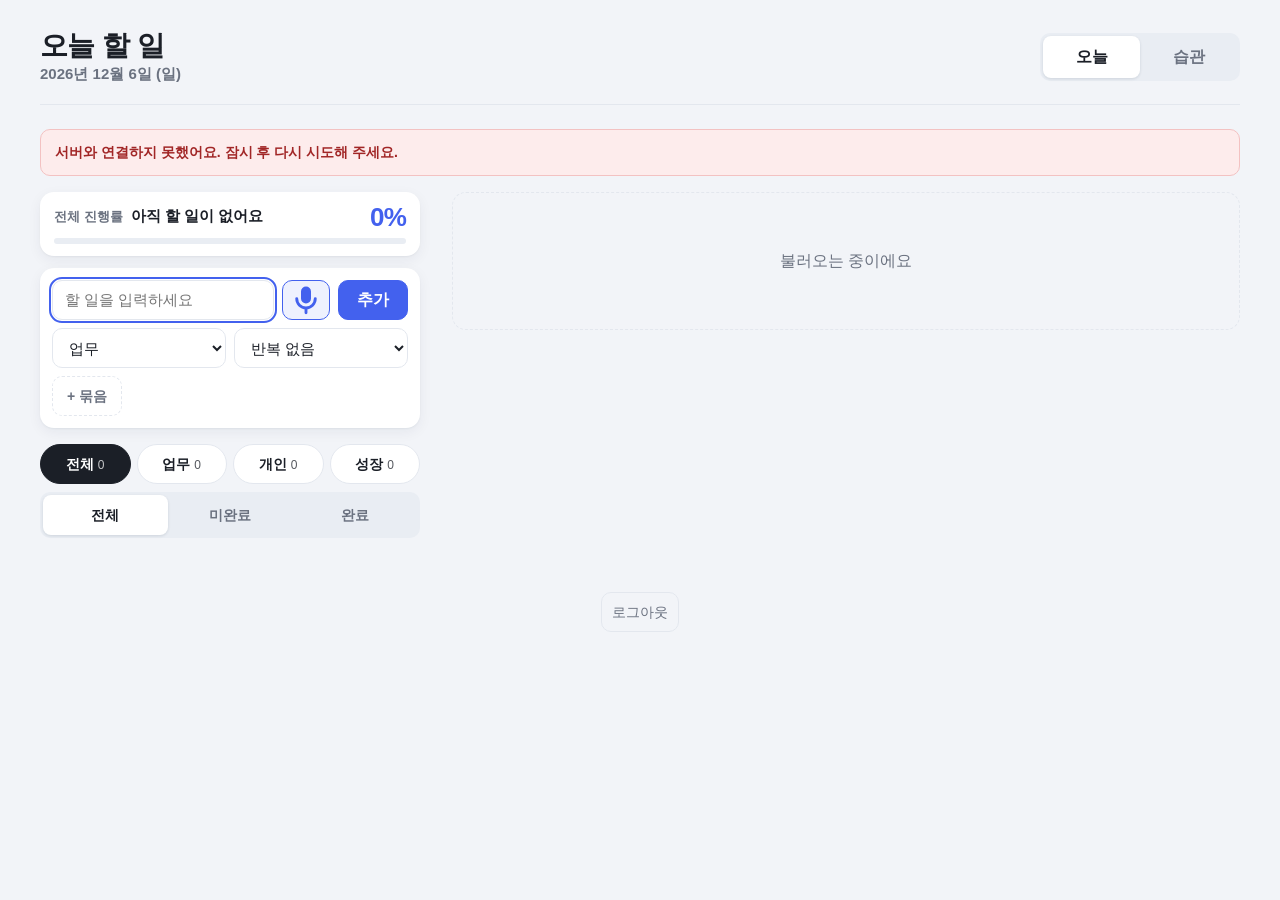
==== commit 0ffb6282: "6단계: 화면 줄이기 (입력 영역 접기, 진행률 카드 축소) 휴대폰 첫 화면에서 진행률 카드와 입력 영역 네 줄이 위를 차지해 목록이 맨 아래에서야 시작했다. 기능은 그대로 두고 " ====
--- a/frontend/index.html
+++ b/frontend/index.html
@@ -30,7 +30,7 @@
 
     <div id="view-today">
 
-    <!-- 통계: 선택한 탭 진행률 + 카테고리별 현황 -->
+    <!-- 통계: 선택한 탭의 진행률 (카테고리별 개수는 아래 카테고리 탭의 숫자로 본다) -->
     <section class="card stats" id="stats" data-filter="all" aria-label="진행 현황">
       <div class="stats-head">
         <div>
@@ -42,37 +42,21 @@
       <div class="progress-bar" id="progress-bar" role="progressbar" aria-valuemin="0" aria-valuemax="100" aria-valuenow="0">
         <div class="progress-fill" id="progress-fill"></div>
       </div>
-      <ul class="stats-list" id="stats-list">
-        <li class="stats-row cat-work" data-category="work">
-          <span class="stats-name">업무</span>
-          <span class="mini-bar" aria-hidden="true"><span class="mini-fill"></span></span>
-          <span class="stats-count">0 / 0</span>
-        </li>
-        <li class="stats-row cat-personal" data-category="personal">
-          <span class="stats-name">개인</span>
-          <span class="mini-bar" aria-hidden="true"><span class="mini-fill"></span></span>
-          <span class="stats-count">0 / 0</span>
-        </li>
-        <li class="stats-row cat-growth" data-category="growth">
-          <span class="stats-name">성장</span>
-          <span class="mini-bar" aria-hidden="true"><span class="mini-fill"></span></span>
-          <span class="stats-count">0 / 0</span>
-        </li>
-      </ul>
     </section>
 
-    <!-- 입력 영역 -->
-    <form class="card add-form" id="add-form">
-      <!-- 입력창과 마이크 버튼. 마이크는 음성 인식을 쓸 수 있는 브라우저에서만 보인다 (voice.js) -->
+    <!-- 입력 영역. 평소에는 첫 줄(입력창, 마이크, 추가)만 보인다. 입력창을 누르거나 적기 시작하면 나머지가 펼쳐진다 (app.js) -->
+    <form class="card add-form is-collapsed" id="add-form">
+      <!-- 마이크는 음성 인식을 쓸 수 있는 브라우저에서만 보인다 (voice.js) -->
       <div class="add-main">
         <input class="add-input" id="add-input" type="text" maxlength="100"
                placeholder="할 일을 입력하세요" aria-label="할 일 내용" autocomplete="off" autofocus>
         <button class="btn voice-btn" id="voice-btn" type="button" aria-label="말로 입력" aria-pressed="false" hidden>
-          <svg class="voice-icon" viewBox="0 0 24 24" width="26" height="26" aria-hidden="true">
-            <rect x="9" y="3" width="6" height="11" rx="3" fill="currentColor"/>
-            <path d="M6 11a6 6 0 0 0 12 0M12 17v4M8.5 21h7" fill="none" stroke="currentColor" stroke-width="2" stroke-linecap="round"/>
+          <svg class="voice-icon" viewBox="3 1.5 18 21" width="26" height="30" aria-hidden="true">
+            <path d="M12 14.5a3.5 3.5 0 0 0 3.5-3.5V6a3.5 3.5 0 0 0-7 0v5a3.5 3.5 0 0 0 3.5 3.5z" fill="currentColor"/>
+            <path d="M18.5 11a6.5 6.5 0 0 1-13 0M12 17.5V21" fill="none" stroke="currentColor" stroke-width="2" stroke-linecap="round"/>
           </svg>
         </button>
+        <button class="btn btn-primary add-submit" type="submit">추가</button>
       </div>
       <!-- 듣는 동안의 표시와 받아 적은 글 (voice.js가 채움) -->
       <div class="voice-panel" id="voice-panel" hidden>
@@ -80,34 +64,35 @@
         <p class="voice-heard" id="voice-heard"></p>
         <button class="btn btn-primary voice-big" id="voice-big" type="button" hidden>눌러서 말하기</button>
       </div>
-      <!-- 고를 것: 카테고리와 반복을 한 줄에. 묶음을 고르면 감춘다 -->
-      <div class="add-options" id="add-options">
-        <select class="add-category" id="add-category" aria-label="카테고리">
-          <option value="work">업무</option>
-          <option value="personal">개인</option>
-          <option value="growth">성장</option>
-        </select>
-        <!-- 반복 설정 (app.js가 채움). 반복을 고르면 루틴으로 저장된다 -->
-        <div id="add-rule"></div>
-      </div>
-      <!-- 묶음 고르기 (app.js가 채움). 하나를 고르고 입력하면 그 묶음의 품목으로 들어간다 -->
-      <div class="group-bar" id="group-bar" role="group" aria-label="넣을 묶음"></div>
-      <!-- 새 묶음 만들기: "+ 묶음"을 누르면 보인다 -->
-      <div class="group-new" id="group-new" hidden>
-        <input class="add-input" id="group-name" type="text" maxlength="20"
-               placeholder="묶음 이름 (예: 장보기)" aria-label="새 묶음 이름" autocomplete="off">
-        <div class="add-row">
-          <select class="add-category" id="group-category" aria-label="새 묶음의 카테고리">
+      <!-- 접히는 부분: 카테고리·반복, 묶음 고르기, 새 묶음 만들기 -->
+      <div class="add-more" id="add-more">
+        <!-- 고를 것: 카테고리와 반복을 한 줄에. 묶음을 고르면 감춘다 -->
+        <div class="add-options" id="add-options">
+          <select class="add-category" id="add-category" aria-label="카테고리">
             <option value="work">업무</option>
-            <option value="personal" selected>개인</option>
+            <option value="personal">개인</option>
             <option value="growth">성장</option>
           </select>
-          <button class="btn btn-primary" id="group-create" type="button">만들기</button>
-          <button class="btn" id="group-cancel" type="button">취소</button>
+          <!-- 반복 설정 (app.js가 채움). 반복을 고르면 루틴으로 저장된다 -->
+          <div id="add-rule"></div>
+        </div>
+        <!-- 묶음 고르기 (app.js가 채움). 하나를 고르고 입력하면 그 묶음의 품목으로 들어간다 -->
+        <div class="group-bar" id="group-bar" role="group" aria-label="넣을 묶음"></div>
+        <!-- 새 묶음 만들기: "+ 묶음"을 누르면 보인다 -->
+        <div class="group-new" id="group-new" hidden>
+          <input class="add-input" id="group-name" type="text" maxlength="20"
+                 placeholder="묶음 이름 (예: 장보기)" aria-label="새 묶음 이름" autocomplete="off">
+          <div class="add-row">
+            <select class="add-category" id="group-category" aria-label="새 묶음의 카테고리">
+              <option value="work">업무</option>
+              <option value="personal" selected>개인</option>
+              <option value="growth">성장</option>
+            </select>
+            <button class="btn btn-primary" id="group-create" type="button">만들기</button>
+            <button class="btn" id="group-cancel" type="button">취소</button>
+          </div>
         </div>
       </div>
-      <!-- 추가 버튼은 고를 것을 다 지난 맨 아래에 둔다 -->
-      <button class="btn btn-primary add-submit" type="submit">추가</button>
     </form>
 
     <!-- 필터 탭 -->
--- a/frontend/style.css
+++ b/frontend/style.css
@@ -182,61 +182,6 @@
   transition: width 0.25s, background-color 0.25s;
 }
 
-/* 카테고리별 현황: 한 줄에 세 칸. 왼쪽 세로줄 + 이름 + 개수 */
-.stats-list {
-  display: grid;
-  grid-template-columns: repeat(3, 1fr);
-  gap: 8px;
-  margin: 10px 0 0;
-  padding: 0;
-  list-style: none;
-}
-
-.stats-row {
-  display: flex;
-  align-items: center;
-  justify-content: space-between;
-  gap: 6px;
-  padding: 1px 0 1px 8px;
-  border-left: 3px solid var(--cat);
-  font-size: 14px;
-}
-
-.stats-name {
-  font-weight: 700;
-}
-
-/* 작은 막대는 짧은 카드에서는 쓰지 않는다 (개수로 충분하다) */
-.mini-bar {
-  display: none;
-  height: 6px;
-  background: var(--track);
-  border-radius: 999px;
-  overflow: hidden;
-}
-
-.mini-fill {
-  display: block;
-  width: 0;
-  height: 100%;
-  background: var(--cat);
-  border-radius: 999px;
-  transition: width 0.25s;
-}
-
-.stats-count {
-  font-weight: 700;
-  text-align: right;
-  font-variant-numeric: tabular-nums;
-}
-
-/* 카테고리 탭을 고르면 그 줄만 강조 */
-.stats[data-filter="work"] .stats-row:not(.cat-work),
-.stats[data-filter="personal"] .stats-row:not(.cat-personal),
-.stats[data-filter="growth"] .stats-row:not(.cat-growth) {
-  opacity: 0.45;
-}
-
 /* 입력 영역 */
 .add-form {
   display: flex;
@@ -277,13 +222,16 @@
 }
 
 /* 음성 입력 */
-.voice-btn {
+/* .btn보다 뒤에 오지 않아도 이기도록 두 클래스로 쓴다 */
+.btn.voice-btn {
   display: flex;
   align-items: center;
   justify-content: center;
   flex: none;
   width: 48px;
   padding: 0;
+  background: #eef1fe;
+  border-color: var(--primary);
   color: var(--primary);
 }
 
@@ -296,7 +244,7 @@
 }
 
 /* 듣는 중: 색만이 아니라 채워진 모양과 "듣고 있어요" 글로도 알린다 */
-.voice-btn.is-listening {
+.btn.voice-btn.is-listening {
   background: var(--danger);
   border-color: var(--danger);
   color: var(--primary-text);
@@ -842,8 +790,21 @@
   grid-column: 1 / -1;
 }
 
+/* 추가 버튼은 입력창과 같은 줄 끝에 */
 .add-submit {
-  width: 100%;
+  flex: none;
+  padding: 0 18px;
+}
+
+/* 접히는 부분: 카테고리·반복, 묶음 고르기, 새 묶음 만들기 */
+.add-more {
+  display: flex;
+  flex-direction: column;
+  gap: 8px;
+}
+
+.add-form.is-collapsed .add-more {
+  display: none;
 }
 
 /* 묶음 구역: 접힌 한 줄(이름과 남은 개수), 펼치면 아래에 품목 */
@@ -1262,6 +1223,11 @@
     margin-bottom: 16px;
   }
 
+  /* 넓은 화면에서는 자리가 넉넉하므로 접지 않는다 */
+  .add-form.is-collapsed .add-more {
+    display: flex;
+  }
+
   .add-input,
   .add-category {
     font-size: 15px;
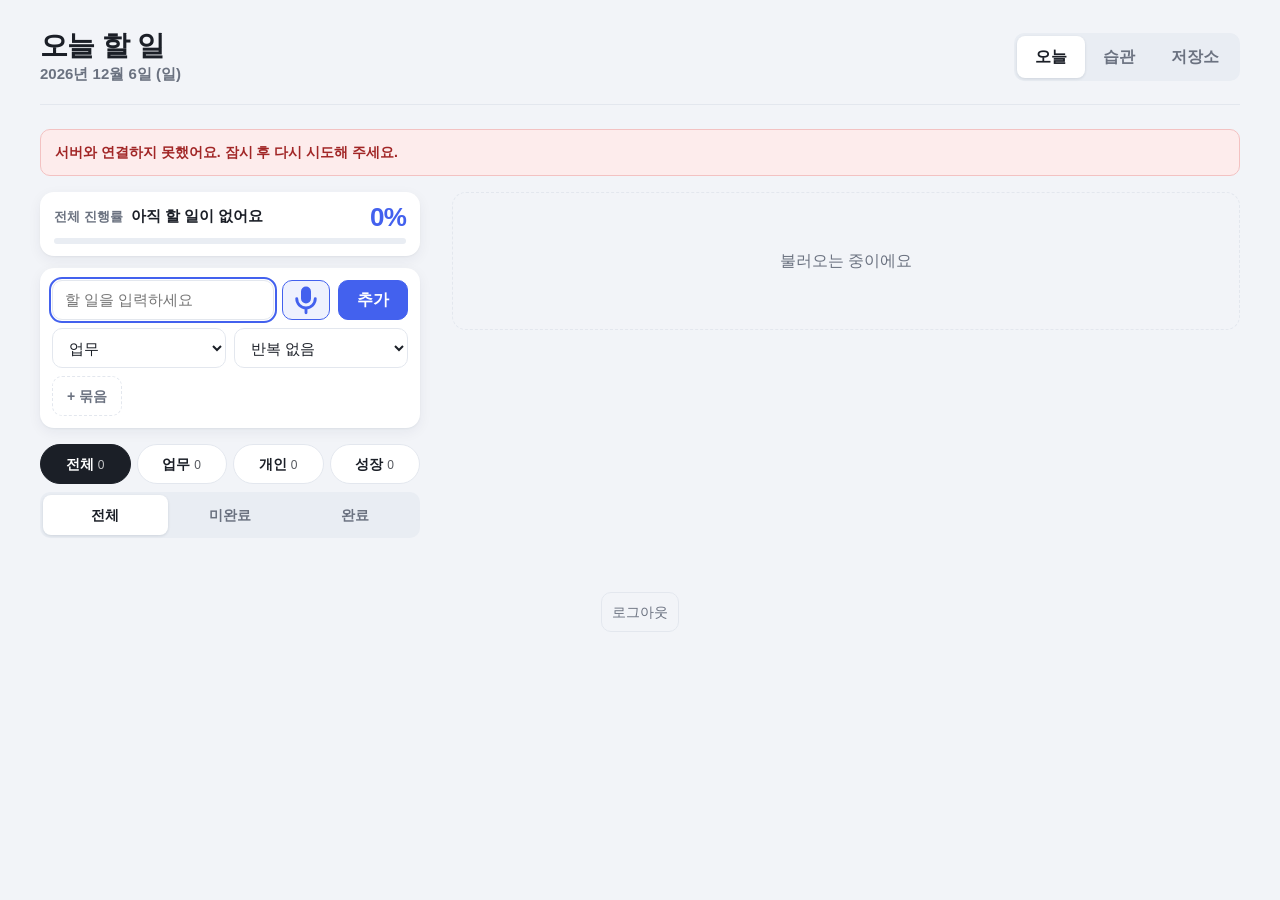
==== commit 25615cba: "8단계: 저장소(메모) 만들기 묶음은 품목을 체크하면 다음 날 지워지고 할 일과 따로 놀아, 그때그때 생각난 것을 남겨 두는 곳으로는 맞지 않았다. 묶음을 대신할 저장소의 첫 단계" ====
--- a/frontend/index.html
+++ b/frontend/index.html
@@ -5,15 +5,16 @@
   <meta name="viewport" content="width=device-width, initial-scale=1">
   <title>오늘 할 일</title>
   <link rel="stylesheet" href="style.css">
-  <!-- habits.js가 먼저다: app.js가 시작할 때 habits.js의 함수를 쓴다 -->
+  <!-- habits.js와 memos.js가 먼저다: app.js가 시작할 때 두 파일의 함수를 쓴다 -->
   <script src="habits.js" defer></script>
+  <script src="memos.js" defer></script>
   <script src="app.js" defer></script>
   <!-- voice.js는 app.js 다음이다: app.js의 함수와 상태를 쓴다 -->
   <script src="voice.js" defer></script>
 </head>
 <body>
   <main class="app">
-    <!-- 헤더: 앱 이름과 오늘 날짜, 오른쪽에 화면 전환(오늘 할 일 / 습관) -->
+    <!-- 헤더: 앱 이름과 오늘 날짜, 오른쪽에 화면 전환(오늘 할 일 / 습관 / 저장소) -->
     <header class="header">
       <div class="header-text">
         <h1 class="header-title">오늘 할 일</h1>
@@ -22,6 +23,7 @@
       <nav class="tabs status-tabs view-tabs" id="view-tabs" aria-label="화면 전환">
         <button class="tab is-active" type="button" data-view="today" aria-pressed="true">오늘</button>
         <button class="tab" type="button" data-view="habits" aria-pressed="false">습관</button>
+        <button class="tab" type="button" data-view="memos" aria-pressed="false">저장소</button>
       </nav>
     </header>
 
@@ -155,6 +157,13 @@
       <p class="habit-legend" id="habit-legend">● 한 날 · 빈칸은 안 한 날 · 흐린 칸은 쉬는 날. 칸을 누르면 표시하거나 지울 수 있어요.</p>
     </section>
 
+    <!-- 저장소: 생각난 것을 남겨 두는 메모 (memos.js가 채움). 마지막으로 고친 메모가 위에 온다 -->
+    <section id="view-memos" aria-label="저장소" hidden>
+      <button class="btn btn-primary memo-new" id="memo-new" type="button">+ 새 메모</button>
+      <ul class="memo-list" id="memo-list"></ul>
+      <p class="empty" id="memo-empty" hidden></p>
+    </section>
+
     <!-- 말로 넣은 뒤의 알림: "장보기에 '우유' 추가함 · 취소" (voice.js가 채움) -->
     <div class="toast" id="toast" role="status" hidden>
       <p class="toast-text" id="toast-text"></p>
--- a/frontend/style.css
+++ b/frontend/style.css
@@ -46,7 +46,8 @@
 
 button,
 input,
-select {
+select,
+textarea {
   font: inherit;
   color: inherit;
 }
@@ -865,7 +866,7 @@
   border-radius: var(--radius-sm);
 }
 
-/* 화면 전환(오늘 / 습관)과 습관의 기간(주간 / 월간): 상태 필터와 같은 모양, 두 칸.
+/* 화면 전환(오늘 / 습관 / 저장소)과 습관의 기간(주간 / 월간): 상태 필터와 같은 모양.
    헤더와 도구 줄 안에 들어가도록 폭을 정해 둔다 */
 .view-tabs,
 .habit-modes {
@@ -875,7 +876,12 @@
 }
 
 .view-tabs {
-  width: 148px;
+  grid-template-columns: repeat(3, auto);
+  width: auto;
+}
+
+.view-tabs .tab {
+  padding: 0 10px;
 }
 
 .habit-modes {
@@ -1134,6 +1140,203 @@
    ===================================================================== */
 
 /* 태블릿·작은 노트북: 틀을 넓히고 마우스에 맞게 조금 촘촘하게 */
+/* 저장소(메모). 카테고리가 없으므로 메모만의 색(노란 메모지)을 쓴다 */
+.memo-new {
+  width: 100%;
+  margin-bottom: 12px;
+}
+
+.memo-list {
+  margin: 0;
+  padding: 0;
+  list-style: none;
+}
+
+.memo-card {
+  --cat: #c98a1b;
+  --cat-bg: #fdf3e1;
+  margin-bottom: 10px;
+  background: var(--surface);
+  border-radius: var(--radius-sm);
+  box-shadow: inset 4px 0 0 var(--cat), var(--shadow);
+}
+
+.memo-card.is-editing {
+  padding: 12px 12px 12px 16px;
+}
+
+.memo-head {
+  display: flex;
+  flex-direction: column;
+  gap: 2px;
+  width: 100%;
+  min-height: var(--touch);
+  padding: 8px 12px 8px 4px;
+  background: none;
+  border: 0;
+  border-radius: var(--radius-sm);
+  text-align: left;
+  cursor: pointer;
+}
+
+.memo-head:focus-visible {
+  outline: 2px solid var(--primary);
+  outline-offset: 2px;
+}
+
+.memo-line {
+  display: flex;
+  align-items: center;
+  gap: 6px;
+  width: 100%;
+  min-width: 0;
+}
+
+.memo-title {
+  min-width: 0;
+  font-weight: 800;
+  word-break: keep-all;
+  overflow-wrap: anywhere;
+}
+
+/* 제목 없음: 흐리게 하지 않고 회색 굵은 글씨로 */
+.memo-title.is-untitled {
+  color: var(--text-sub);
+}
+
+.memo-count {
+  flex-shrink: 0;
+  font-weight: 800;
+  color: var(--cat);
+}
+
+.memo-date {
+  flex-shrink: 0;
+  margin-left: auto;
+  padding-left: 8px;
+  font-size: 14px;
+  font-weight: 700;
+  color: var(--text);
+}
+
+.memo-preview {
+  display: block;
+  width: 100%;
+  padding-left: 38px;
+  overflow: hidden;
+  color: var(--text-sub);
+  font-size: 14px;
+  white-space: nowrap;
+  text-overflow: ellipsis;
+}
+
+.memo-inside {
+  display: flex;
+  flex-direction: column;
+  gap: 8px;
+  padding: 0 10px 10px 14px;
+}
+
+.memo-body {
+  margin: 0;
+  padding: 0 4px;
+  white-space: pre-wrap;
+  word-break: keep-all;
+  overflow-wrap: anywhere;
+}
+
+.memo-items {
+  margin: 0;
+  padding: 0;
+  list-style: none;
+  border-top: 1px solid var(--border);
+}
+
+.memo-item {
+  display: flex;
+  align-items: center;
+  gap: 6px;
+  border-bottom: 1px solid var(--border);
+}
+
+.memo-check {
+  display: flex;
+  align-items: center;
+  gap: 6px;
+  flex: 1;
+  min-width: 0;
+  min-height: var(--touch);
+  margin-left: -8px;
+  cursor: pointer;
+}
+
+.memo-item .btn-small {
+  padding: 0 8px;
+}
+
+.memo-item.is-done .todo-text {
+  text-decoration: line-through;
+  color: var(--text-sub);
+}
+
+.memo-item-date {
+  flex-shrink: 0;
+  font-size: 13px;
+  font-weight: 700;
+  color: var(--text-sub);
+}
+
+.memo-item.is-editing {
+  padding: 6px 0;
+}
+
+.memo-item-form,
+.memo-add {
+  display: flex;
+  gap: 6px;
+  flex: 1;
+  min-width: 0;
+}
+
+.memo-item-form .add-input,
+.memo-add .add-input {
+  flex: 1;
+  min-width: 0;
+}
+
+.memo-foot {
+  display: flex;
+  flex-wrap: wrap;
+  align-items: center;
+  justify-content: space-between;
+  gap: 6px;
+}
+
+.memo-meta {
+  font-size: 13px;
+  font-weight: 600;
+  color: var(--text-sub);
+}
+
+.memo-foot .todo-actions {
+  flex-wrap: wrap;
+  justify-content: flex-end;
+  margin-left: auto;
+}
+
+.memo-form {
+  display: flex;
+  flex-direction: column;
+  gap: 8px;
+}
+
+.memo-body-input {
+  resize: vertical;
+  min-height: 88px;
+  line-height: 1.5;
+  font-family: inherit;
+}
+
 @media (min-width: 900px) {
   :root {
     --touch: 40px;
@@ -1163,8 +1366,8 @@
     font-weight: 600;
   }
 
-  .view-tabs {
-    width: 200px;
+  .view-tabs .tab {
+    padding: 0 18px;
   }
 
   .view-tabs .tab,
@@ -1302,6 +1505,27 @@
     padding: 56px 16px;
   }
 
+  /* 저장소: 새 메모 버튼은 짧게, 메모는 넓이에 맞춰 여러 칼럼으로 */
+  .memo-new {
+    width: auto;
+    margin-bottom: 16px;
+  }
+
+  .memo-list {
+    display: grid;
+    grid-template-columns: repeat(auto-fill, minmax(420px, 1fr));
+    gap: 12px 14px;
+    align-items: start;
+  }
+
+  .memo-card {
+    margin-bottom: 0;
+  }
+
+  .memo-head:hover {
+    background: #f9fafc;
+  }
+
   /* 습관 화면 */
   .habit-toolbar {
     margin-bottom: 18px;
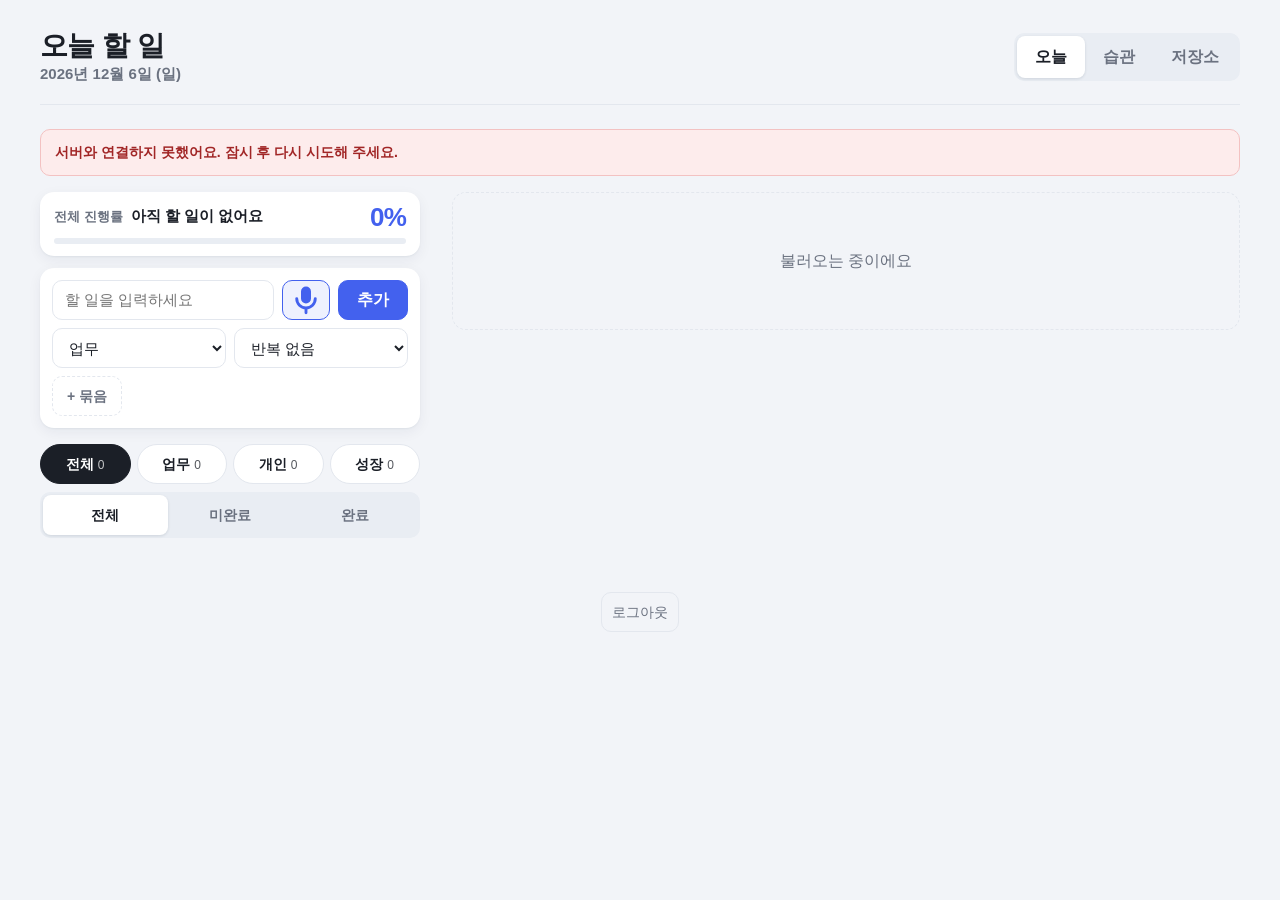
==== commit bf5ae8c3: "처음 열 때 입력창에 커서를 두지 않음 할 일 앱을 열면 입력창에 커서가 가 있어 휴대폰 자판이 바로 뜨고 화면을 가렸다. 사용자 요청으로 처음 열 때는 커서를 두지 않는다. - " ====
--- a/frontend/index.html
+++ b/frontend/index.html
@@ -51,7 +51,7 @@
       <!-- 마이크는 음성 인식을 쓸 수 있는 브라우저에서만 보인다 (voice.js) -->
       <div class="add-main">
         <input class="add-input" id="add-input" type="text" maxlength="100"
-               placeholder="할 일을 입력하세요" aria-label="할 일 내용" autocomplete="off" autofocus>
+               placeholder="할 일을 입력하세요" aria-label="할 일 내용" autocomplete="off">
         <button class="btn voice-btn" id="voice-btn" type="button" aria-label="말로 입력" aria-pressed="false" hidden>
           <svg class="voice-icon" viewBox="3 1.5 18 21" width="26" height="30" aria-hidden="true">
             <path d="M12 14.5a3.5 3.5 0 0 0 3.5-3.5V6a3.5 3.5 0 0 0-7 0v5a3.5 3.5 0 0 0 3.5 3.5z" fill="currentColor"/>
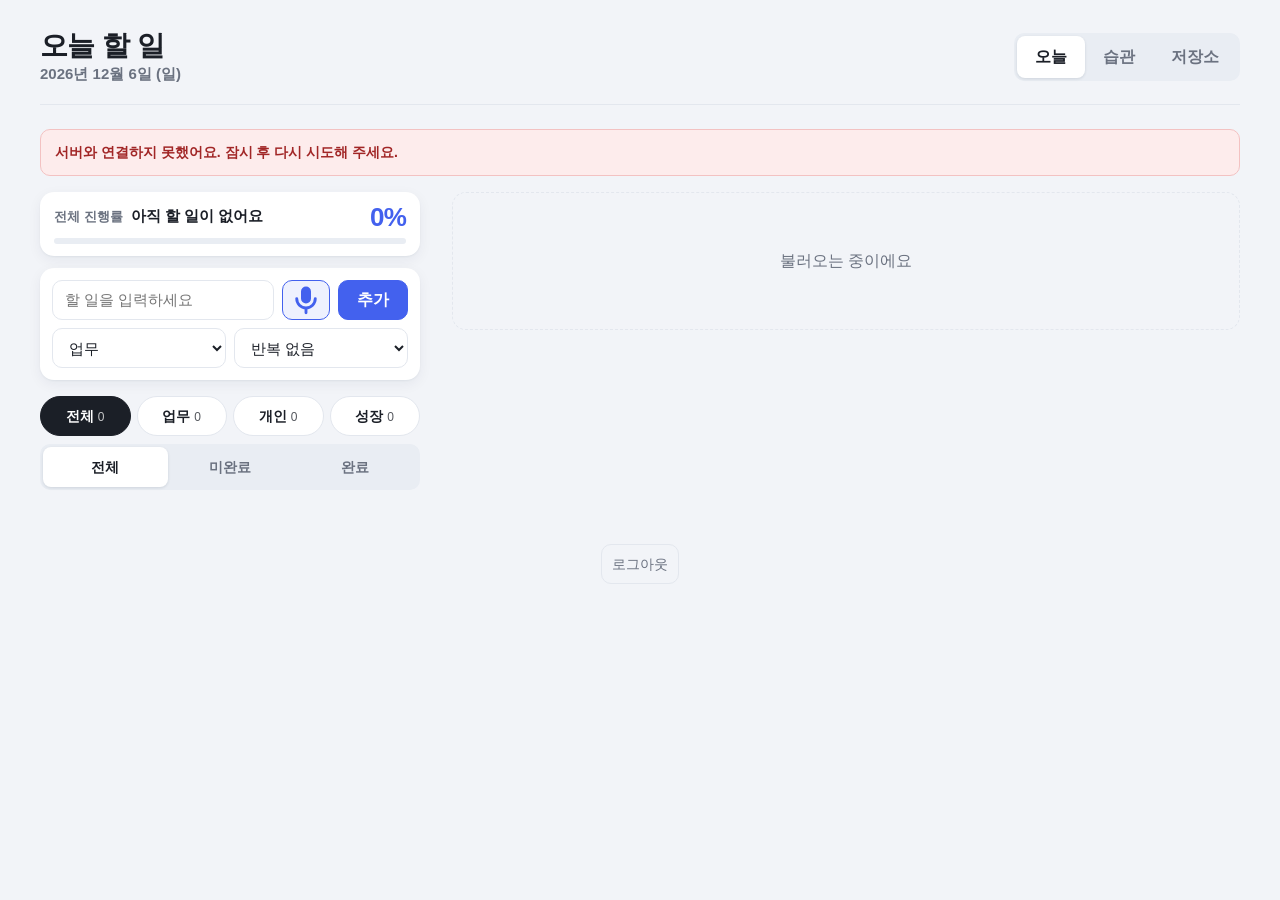
==== commit 69aaa7e8: "9단계: 묶음을 없애고 음성 입력을 저장소 메모로 사용자가 묶음을 이미 다 지우고 저장소만 쓰고 있어, 묶음 데이터는 옮기지 않고 기능을 없앴다(사용자 결정). 음성과 입력 영역은" ====
--- a/frontend/index.html
+++ b/frontend/index.html
@@ -66,9 +66,9 @@
         <p class="voice-heard" id="voice-heard"></p>
         <button class="btn btn-primary voice-big" id="voice-big" type="button" hidden>눌러서 말하기</button>
       </div>
-      <!-- 접히는 부분: 카테고리·반복, 묶음 고르기, 새 묶음 만들기 -->
+      <!-- 접히는 부분: 카테고리·반복, 메모 고르기 -->
       <div class="add-more" id="add-more">
-        <!-- 고를 것: 카테고리와 반복을 한 줄에. 묶음을 고르면 감춘다 -->
+        <!-- 고를 것: 카테고리와 반복을 한 줄에. 메모를 고르면 감춘다 -->
         <div class="add-options" id="add-options">
           <select class="add-category" id="add-category" aria-label="카테고리">
             <option value="work">업무</option>
@@ -78,22 +78,9 @@
           <!-- 반복 설정 (app.js가 채움). 반복을 고르면 루틴으로 저장된다 -->
           <div id="add-rule"></div>
         </div>
-        <!-- 묶음 고르기 (app.js가 채움). 하나를 고르고 입력하면 그 묶음의 품목으로 들어간다 -->
-        <div class="group-bar" id="group-bar" role="group" aria-label="넣을 묶음"></div>
-        <!-- 새 묶음 만들기: "+ 묶음"을 누르면 보인다 -->
-        <div class="group-new" id="group-new" hidden>
-          <input class="add-input" id="group-name" type="text" maxlength="20"
-                 placeholder="묶음 이름 (예: 장보기)" aria-label="새 묶음 이름" autocomplete="off">
-          <div class="add-row">
-            <select class="add-category" id="group-category" aria-label="새 묶음의 카테고리">
-              <option value="work">업무</option>
-              <option value="personal" selected>개인</option>
-              <option value="growth">성장</option>
-            </select>
-            <button class="btn btn-primary" id="group-create" type="button">만들기</button>
-            <button class="btn" id="group-cancel" type="button">취소</button>
-          </div>
-        </div>
+        <!-- 메모 고르기 (app.js가 채움). 하나를 고르고 입력하면 그 메모의 품목으로 들어간다.
+             새 메모는 저장소 화면에서 만든다 -->
+        <div class="memo-bar" id="memo-bar" role="group" aria-label="넣을 곳"></div>
       </div>
     </form>
 
@@ -112,7 +99,7 @@
       <button class="tab" type="button" data-status="done" aria-pressed="false">완료</button>
     </nav>
 
-    <!-- 목록 (app.js의 render()가 채움). 루틴과 묶음이 하나도 없으면 그 구역과 "할 일" 제목은 감춘다 -->
+    <!-- 목록 (app.js의 render()가 채움). 루틴이 하나도 없으면 그 구역과 "할 일" 제목은 감춘다 -->
     <div id="lists">
       <section class="routine-section" id="routine-section" aria-labelledby="routine-title" hidden>
         <h2 class="section-title" id="routine-title">오늘의 루틴</h2>
@@ -122,12 +109,6 @@
           <summary id="rest-summary"></summary>
           <ul class="todo-list" id="rest-list"></ul>
         </details>
-      </section>
-
-      <!-- 묶음: 한 줄로 접혀 있고, 누르면 품목이 펼쳐진다 -->
-      <section class="group-section" id="group-section" aria-labelledby="group-title" hidden>
-        <h2 class="section-title" id="group-title">묶음</h2>
-        <ul class="todo-list" id="group-list"></ul>
       </section>
 
       <h2 class="section-title" id="todo-title" hidden>할 일</h2>
--- a/frontend/style.css
+++ b/frontend/style.css
@@ -747,30 +747,19 @@
   flex-basis: 100%;
 }
 
-/* 묶음 고르기: 입력창 아래의 버튼 줄. 요일 버튼과 같은 모양이고 길이는 이름에 맞춘다 */
-.group-bar {
+/* 메모 고르기: 입력창 아래의 버튼 줄. 요일 버튼과 같은 모양이고 길이는 제목에 맞춘다 */
+.memo-bar {
   display: flex;
   flex-wrap: wrap;
   gap: 6px;
 }
 
-.group-chip {
+.memo-chip {
   max-width: 100%;
   padding: 0 14px;
   overflow: hidden;
   text-overflow: ellipsis;
   white-space: nowrap;
-}
-
-.group-chip.is-new {
-  border-style: dashed;
-  color: var(--text-sub);
-}
-
-.group-new {
-  display: flex;
-  flex-direction: column;
-  gap: 8px;
 }
 
 /* 추가 폼의 고를 것: 카테고리와 반복을 한 줄 두 칸에 둔다.
@@ -797,7 +786,7 @@
   padding: 0 18px;
 }
 
-/* 접히는 부분: 카테고리·반복, 묶음 고르기, 새 묶음 만들기 */
+/* 접히는 부분: 카테고리·반복, 메모 고르기 */
 .add-more {
   display: flex;
   flex-direction: column;
@@ -806,64 +795,6 @@
 
 .add-form.is-collapsed .add-more {
   display: none;
-}
-
-/* 묶음 구역: 접힌 한 줄(이름과 남은 개수), 펼치면 아래에 품목 */
-.group-section {
-  margin-bottom: 20px;
-}
-
-.group-toggle {
-  display: flex;
-  align-items: center;
-  gap: 8px;
-  flex: 1;
-  min-width: 0;
-  min-height: var(--touch);
-  padding: 0 4px 0 0;
-  background: none;
-  border: 0;
-  border-radius: var(--radius-sm);
-  text-align: left;
-  cursor: pointer;
-}
-
-.group-toggle:focus-visible {
-  outline: 2px solid var(--primary);
-  outline-offset: 2px;
-}
-
-.group-arrow {
-  flex-shrink: 0;
-  width: 32px;
-  font-size: 18px;
-  text-align: center;
-}
-
-.group-name {
-  min-width: 0;
-  font-weight: 800;
-  word-break: keep-all;
-  overflow-wrap: anywhere;
-}
-
-.group-count {
-  flex-shrink: 0;
-  font-weight: 800;
-  color: var(--cat, var(--text));
-}
-
-.todo-item.is-group-child {
-  margin-left: 20px;
-}
-
-.group-note {
-  margin: 0 0 8px 20px;
-  padding: 10px 12px;
-  color: var(--text-sub);
-  font-size: 14px;
-  border: 1.5px dashed var(--border);
-  border-radius: var(--radius-sm);
 }
 
 /* 화면 전환(오늘 / 습관 / 저장소)과 습관의 기간(주간 / 월간): 상태 필터와 같은 모양.
@@ -1165,6 +1096,14 @@
   padding: 12px 12px 12px 16px;
 }
 
+/* 메모 칸의 펼침 화살표 */
+.memo-arrow {
+  flex-shrink: 0;
+  width: 32px;
+  font-size: 18px;
+  text-align: center;
+}
+
 .memo-head {
   display: flex;
   flex-direction: column;
@@ -1453,20 +1392,8 @@
     font-size: 17px;
   }
 
-  .routine-section,
-  .group-section {
+  .routine-section {
     margin-bottom: 28px;
-  }
-
-  /* 묶음은 품목이 바로 아래에 이어지도록 한 칼럼으로 둔다 */
-  #group-list {
-    display: grid;
-    grid-template-columns: minmax(0, 720px);
-    gap: 10px;
-  }
-
-  .group-note {
-    margin-bottom: 0;
   }
 
   .todo-item {
